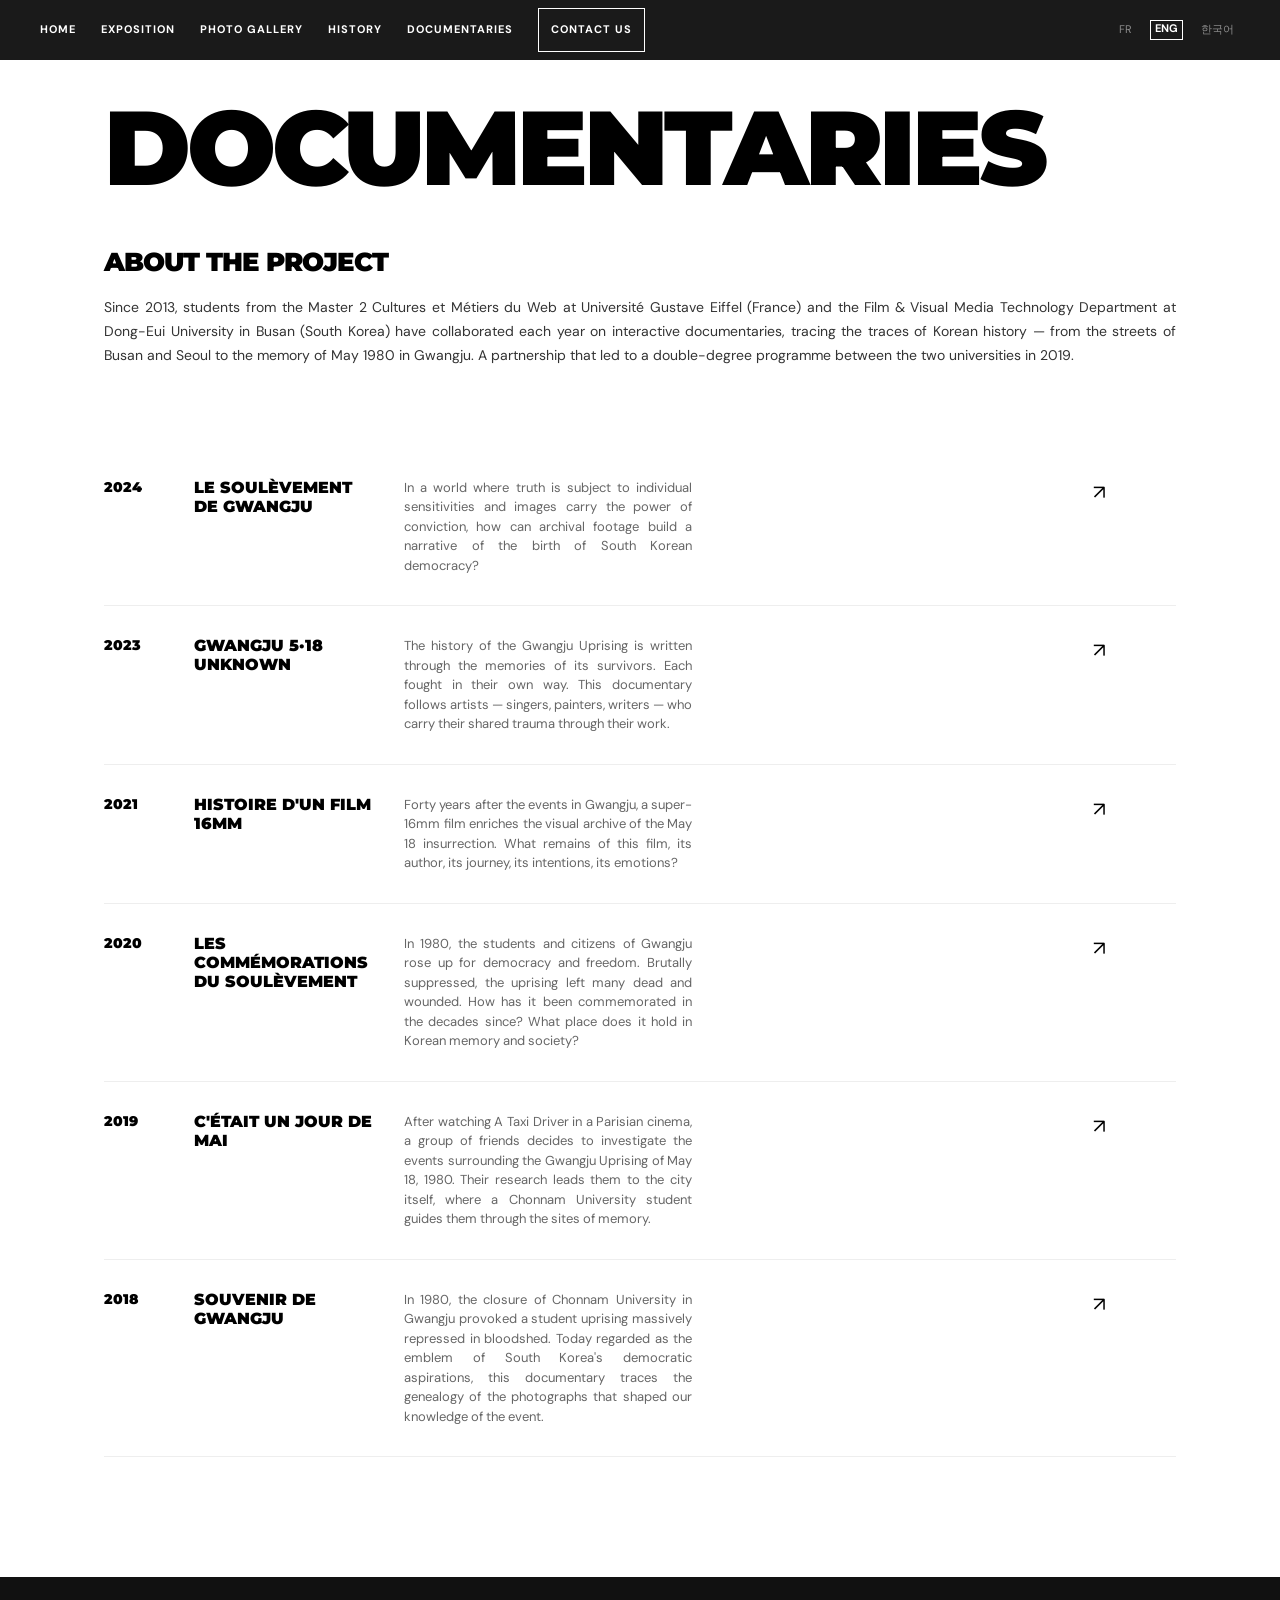
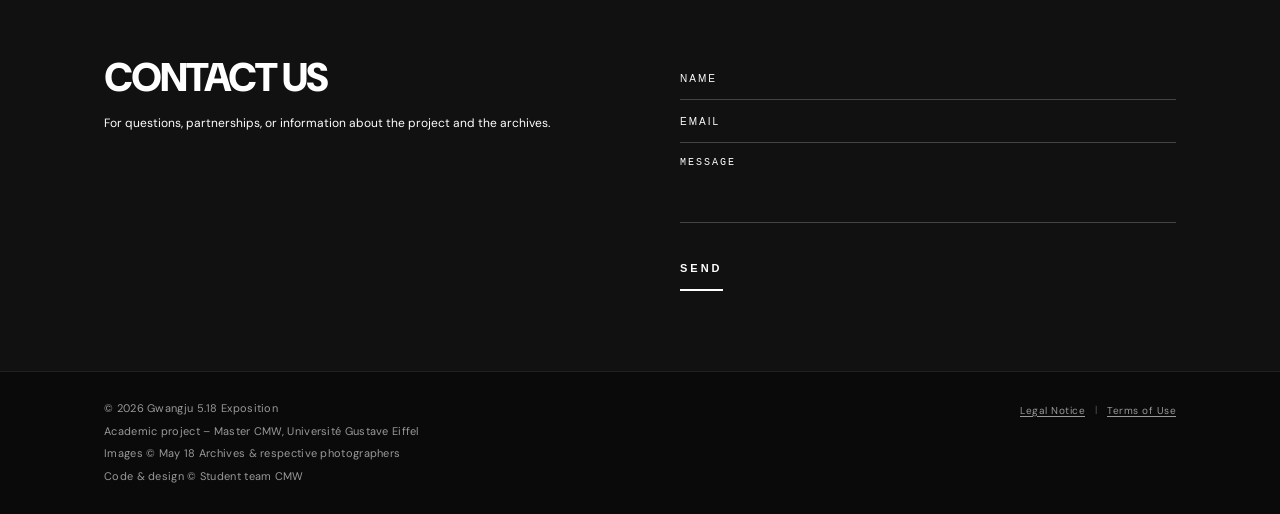
==== documentaries.html @ b3f1c247 "test 01/04" ====
<!DOCTYPE html>
<html lang="en">
<head>
<script>
(function(){
  var STORAGE_KEY='gwangju_lang';
  var DEFAULT_LANG='en';
  var T={"en": {"nav_home": "HOME", "nav_exposition": "EXPOSITION", "nav_gallery": "PHOTO GALLERY", "nav_history": "HISTORY", "nav_documentaries": "DOCUMENTARIES", "nav_contact": "CONTACT US", "lang_html": "en", "index_title": "GWANGJU 5.18", "index_subtitle": "Urban Identity and Fight for Democracy", "index_intro": "A date attached to the name of the former capital of South Jeolla Province; a searing term for all South Korean democrats. The events documented in the photographs gathered here concern only a few days, from 18 to 27 May 1980. Yet their importance is inversely proportional to their duration, for the Gwangju Uprising occupies a central place in the process of democratization in South Korea.", "block1_date": "3-16<br>MAY", "block1_text": "The assassination of General Park on October 26, 1979 sparked widespread protests among the Korean people, who had endured many years of dictatorship. Their main demands included autonomy for universities, the lifting of martial law, and guarantees of fundamental workers' rights...", "block1_readmore": "READ MORE", "block2_date": "18-19<br>MAY", "block2_text": "During the night of May 17, the military junta announced \"the extension of the state of emergency to the entire country\" and the closure of all universities, with 24 opposition politicians and numerous figures involved in the fight for democracy being arrested. More than 25,000...", "block2_readmore": "READ MORE", "block3_date": "20-21<br>MAY", "block3_text": "On May 20, as the movement's support base expanded considerably, winning over large sections of the population of Gwangju, the demonstration turned into a widespread uprising. At around 7 p.m., a procession consisting of a truck, 11 buses, and approximately 200 taxis...", "block3_readmore": "READ MORE", "block4_date": "22-26<br>MAY", "block4_text": "After the withdrawal of troops, the main roads leading to other regions were blocked and communications were suspended, cutting Gwangju off from the rest of the world. However, the city did not collapse and managed to maintain order and organize itself. Every day, tens of thousands of...", "block4_readmore": "READ MORE", "block5_date": "27<br>MAY", "block5_text": "The military regime prepares its final suppression operation by deploying the 11th Airborne Brigade and the 20th Division, after obtaining approval from the United States. On May 26, the military calls on the citizen militias to surrender. However, many residents remain determined to defend the Provincial Office, pledging to resist until the very end. Facing a heavily armed army...", "block5_readmore": "READ MORE", "block6_date": "1980-<br>NOW", "block6_text": "In Gwangju, the memory of the events of May 1980 remains an open wound, kept alive through ongoing efforts to commemorate the victims of a brutal repression. This memory has become a fundamental part of the city's identity. The remembrance of the...", "block6_readmore": "READ MORE", "footer_title": "CONTACT US", "footer_desc": "For questions, partnerships, or information about the project and the archives.", "footer_name": "NAME", "footer_email": "EMAIL", "footer_message": "MESSAGE", "footer_send": "SEND", "history_title": "THE HISTORY<br>OF GWANGJU", "history_map": "MAP OF EVENTS", "s1_title": "Protests (May 3-16)", "s1_sub": "Coup d'état and aspirations for democracy", "s1_p1": "The assassination of General Park on October 26, 1979 sparked widespread protests among the Korean people, who had endured many years of dictatorship. Their main demands included autonomy for universities, the lifting of martial law, and guarantees of fundamental workers' rights.", "s1_p2": "But this \"springtime of democracy\" was cut short on December 12, 1979, by another coup d'état that brought General Chun Doo-hwan to power. From then on, demands became more insistent and protests gained new momentum.", "s1_p3": "On May 10, representatives of student unions from across the country called for the lifting of martial law and the resignation of Chun Doo-hwan. A few days later, on May 15, several hundred thousand people took part in a large demonstration in Seoul, but faced with the high risk of military intervention and low citizen participation, the movement lost momentum.", "s1_p4": "However, this is not the case in Gwangju. The birthplace of protests against central government since the revolt of the Donghak (1894-1895), the city of opposition leader Kim Dae-jung embodies protest more than ever.", "s1_p5": "There, Chonnam National University and Chosun National University found themselves at the forefront of the protests. From May 8 to 16, they organized a \"rally for democratization\" that drew participants from far beyond the student body.", "s1_p6": "On May 16, tens of thousands of people gathered peacefully in front of the provincial government headquarters, demanding the lifting of the state of emergency and the departure of the military. Students in Gwangju then decided to meet on May 19 in front of the main entrance of Chonnam National University.", "s1_p7": "However, at midnight on May 17, the military junta extended the state of emergency to the entire country and proceeded with the mass arrest of political figures, opponents, and student leaders.", "s1_p8": "This decision, which had serious consequences, sparked the uprising of May 18.", "s2_title": "Repression (May 18-19)", "s2_sub": "From repression to confrontation", "s2_p1": "During the night of May 17, the military junta announced \"the extension of the state of emergency to the entire country\" and the closure of all universities. Twenty-four opposition politicians and numerous figures involved in the fight for democracy were arrested.", "s2_p2": "More than 25,000 soldiers, mainly from the airborne brigades, the 20th Division, and the Marines, were deployed to 136 locations across the country, including 31 universities and television stations, to carry out a large-scale operation to arrest student leaders. On May 18 alone, 549 people were arrested, including 227 students.", "s2_p3": "On May 18, students in Gwangju organized a demonstration demanding the withdrawal of the airborne brigades. At around 2:30 a.m., troops from the 7th Airborne Brigade and the 31st Division were deployed to Chonnam National University, Chosun University, and eight other technical colleges. The first clashes took place in the morning in front of the main entrance to Chonnam National University. The students, chased by soldiers armed with rifles and batons, took refuge in the city center and continued their demonstration. The police then called in riot police.", "s2_p4": "In the afternoon, airborne forces entered the streets of Geumnam-ro and Chungjang-ro, indiscriminately striking and arresting passersby. In a single day, more than 400 citizens were arrested and many were injured. The streets of Gwangju were plunged into chaos.", "s2_p5": "On May 19, driven by anger, citizens gathered again in the city center, while the military used tear gas, indiscriminately arrested young people, beat them, and then loaded them, sometimes naked, into military trucks. For their part, residents continued to resist by erecting barricades using stones, flower pots, sidewalk slabs, and metal barriers. They stood together and sang the national anthem, the \"Song of Justice,\" and \"Our Wish is Reunification,\" while continuing to fight.", "s2_p6": "The confrontation fuels anger, while fear turns into resistance. The clashes become increasingly violent.", "s3_title": "Uprising (May 20-21)", "s3_sub": "From oppression to insurrection", "s3_p1": "On May 20, as the movement's support base expanded considerably, winning over large sections of the population of Gwangju, the demonstration turned into a widespread uprising. At around 7 p.m., a procession consisting of a truck, 11 buses, and approximately 200 taxis completely filled Geumnam-ro. With their headlights on and horns blaring, they headed toward the provincial government building. This show of force gave the protesters new energy and marked a real turning point in the uprising.", "s3_p2": "In response to the media blackout, protesters stormed the MBC and KBS stations and set them on fire. In the evening, violent clashes broke out at Gwangju train station, a strategic point for the transport of military equipment. This is where the first shooting took place: seven civilians were killed, many people were injured, and a soldier died after being hit by a vehicle driven by protesters.", "s3_p3": "At dawn on May 21, two protesters killed during the previous day's clashes were transported on a cart, covered with the national flag, and brought to Geumnam-ro. The presence of the bodies galvanized the crowd. The street filled with protesters, and the uprising reached its peak. The army general staff then triggered the highest alert level, known as \"Jindotgae n.1.\"", "s3_p4": "At around 1 p.m., as loudspeakers blared the national anthem from the provincial government building, the 11th Airborne Brigade opened fire on the demonstrators. In response, the population armed themselves by recovering rifles from civil defense depots in Naju and Hwa-sun, near Gwangju, and prepared to fight back. On May 21 alone, 45 civilians were killed and hundreds more wounded.", "s3_p5": "Faced with fierce resistance from citizens, martial law troops withdrew from the city center on the afternoon of May 21. They then blocked access to Gwangju, isolating the city from the outside world.", "s4_title": "Resistance (May 22-26)", "s4_sub": "Military blockade, armed struggle, and citizen solidarity", "s4_p1": "After the withdrawal of troops, the main roads leading to other regions were blocked and communications suspended, cutting Gwangju off from the rest of the world. However, the city did not collapse and managed to maintain order and organize itself.", "s4_p2": "Every day, tens of thousands of citizens gathered in front of the provincial government headquarters to hold rallies in defense of democracy. Citizens participated in blood drives, and shopkeepers and women distributed meals to passersby. Gwangju became a city free of theft and crime, demonstrating the potential of a new, united community.", "s4_p3": "Under the strict control of the new military regime, the national media labelled the citizens as \"rioters.\" But, despite the danger, foreign journalists entered Gwangju and reported that, despite impressive sacrifices, the inhabitants were maintaining order while demanding democracy.", "s4_p4": "The riots predicted by the regime did not occur. Gwangju realized, even temporarily, the dream of Daedong Sesang: a society based on autonomy and solidarity. However, this calm was short-lived. As the truth about the massacre spread and sympathy for the uprising grew, the new military regime moved toward a radical decision: sending a massive military force to Gwangju.", "s5_title": "Suppression (May 27)", "s5_sub": "The Final Battle and the Legacy of May 18", "s5_p1": "The military regime prepared its final suppression operation by deploying the 11th Airborne Brigade and the 20th Division, after obtaining approval from the United States. On May 26, the military called on the citizen militias to surrender. However, many residents remained determined to defend the Provincial Office, pledging to resist until the very end.", "s5_p2": "On the morning of May 27, the military launched its operation to retake control. Seventeen militia members were killed and around 300 were disarmed. After ten days of uprising, 166 people had lost their lives, and approximately 5,000 others had been wounded or arrested.", "s5_p3": "The echoes of May 18 reappeared in the June Democratic Movement of 1987. In 1995, the Special Act on the May 18 Democratic Movement allowed former presidents Chun Doo-hwan and Roh Tae-woo to be brought to justice. In 2011, testimonies, judicial records, photographs, videos, newspapers, reporters' notebooks, and hospital archives related to May 18 were inscribed on UNESCO's Memory of the World Register.", "s5_p4": "Though brutally suppressed, the citizens' struggle for democracy in Gwangju remains alive, continuing to sustain the process of democratization in South Korea and leaving a lasting mark on similar movements across Asia.", "s6_title": "Mourning", "s6_sub": "Memory and Urban Identity", "s6_p1": "In Gwangju, the memory of the events of May 1980 remains an open wound, kept alive through ongoing efforts to commemorate the victims of a brutal repression. This memory has become a fundamental part of the city's identity.", "s6_p2": "The Jeonil Building, overlooking May 18 Square, still bears the marks of machine-gun fire from army helicopters that targeted demonstrators. Several floors have since been transformed into a museum. Similarly, the clock on May 18 Square plays March for the Beloved every day at 5:18 p.m., composed in tribute to a young couple who were victims of the repression.", "s6_p3": "Visitors to Gwangju can follow a memorial route from Geumnam Avenue to the Mangwol-dong Cemetery, passing by the former Sangmu military prison, now a museum within the \"Freedom Park.\"", "s6_p4": "More recently, many residents of Gwangju mobilized in response to President Yoon Suk-yeol's attempt to impose martial law on December 3, 2024. Among the crowds gathered in Democracy Square, many survivors of the 1980 repression stood in the front rows, determined that the sacrifice of their comrades would not be in vain.", "s7_title": "Photographing", "s7_sub": "Between Historical Testimony and Evidentiary Use", "s7_p1": "The events in Gwangju were first documented by Korean press photographers, among whom Na Kyung-taek and Lee Chang-sung stand out. Sent to the scene by their respective newspapers (Gwangju Ilbo and JoongAng Ilbo), they recorded the earliest moments of the uprising.", "s7_p2": "They were later joined by photographers working for newspapers based in Seoul, followed by foreign journalists. Among them was Philippe Pons, Tokyo correspondent for Le Monde, who arrived in Seoul on May 20 and, starting on May 22, published a series of daily reports from Gwangju.", "s7_p3": "Several international photographers were also present, including Robin Moyer for The Times, Norman Thorpe for The Wall Street Journal, and the French photographers Patrick Chauvel and François Lochon. Both were members of major photo agencies — Sygma for Chauvel and Gamma for Lochon. They worked alongside cameraman Jürgen Hinzpeter, correspondent for the German broadcaster ARD, who arrived in Gwangju on the morning of May 20.", "s7_p4": "In addition to the professional photographers, there were also more modest contributions from amateurs, such as Pastor Huntley, who documented the influx of wounded victims from within the emergency room of the Gwangju Christian Hospital.", "s7_p5": "Although these visual records were subject to state censorship until the late 1980s, they were later mobilized for their evidentiary value. Today, they must be considered as historical objects in their own right, examining not only the images themselves, but also the conditions of their production, their circulation, and their various uses over time.", "gallery_title": "PHOTO GALLERY", "gallery_filter_all": "ALL", "doc_title": "DOCUMENTARIES", "doc_about_title": "ABOUT THE PROJECT", "doc_about": "Since 2013, students from the Master 2 Cultures et Métiers du Web at Université Gustave Eiffel (France) and the Film & Visual Media Technology Department at Dong-Eui University in Busan (South Korea) have collaborated each year on interactive documentaries, tracing the traces of Korean history — from the streets of Busan and Seoul to the memory of May 1980 in Gwangju. A partnership that led to a double-degree programme between the two universities in 2019.", "doc_synopsis_2024": "In a world where truth is subject to individual sensitivities and images carry the power of conviction, how can archival footage build a narrative of the birth of South Korean democracy?", "doc_synopsis_2023": "The history of the Gwangju Uprising is written through the memories of its survivors. Each fought in their own way. This documentary follows artists — singers, painters, writers — who carry their shared trauma through their work.", "doc_synopsis_2021": "Forty years after the events in Gwangju, a super-16mm film enriches the visual archive of the May 18 insurrection. What remains of this film, its author, its journey, its intentions, its emotions?", "doc_synopsis_2020": "In 1980, the students and citizens of Gwangju rose up for democracy and freedom. Brutally suppressed, the uprising left many dead and wounded. How has it been commemorated in the decades since? What place does it hold in Korean memory and society?", "doc_synopsis_2019": "After watching A Taxi Driver in a Parisian cinema, a group of friends decides to investigate the events surrounding the Gwangju Uprising of May 18, 1980. Their research leads them to the city itself, where a Chonnam University student guides them through the sites of memory.", "doc_synopsis_2018": "In 1980, the closure of Chonnam University in Gwangju provoked a student uprising massively repressed in bloodshed. Today regarded as the emblem of South Korea's democratic aspirations, this documentary traces the genealogy of the photographs that shaped our knowledge of the event.", "expo_title": "EXPOSITION", "page_title_gallery": "PHOTO GALLERY", "gallery_sec_316": "Following the assassination of President Park Chung-hee in October 1979, South Korea entered a period of political uncertainty. Student protests calling for democracy spread across the country, particularly at universities in Gwangju.", "gallery_sec_1819": "On May 18, paratroopers were deployed to suppress demonstrations at Chonnam National University. Their violent response — beating students and bystanders indiscriminately — provoked outrage and drew tens of thousands of citizens into the streets.", "gallery_sec_2021": "The uprising intensified as citizens armed themselves and seized control of the city. On May 21, soldiers opened fire on the crowd in front of the Provincial Government Office, killing dozens and marking a turning point in the confrontation.", "gallery_sec_2226": "After the military withdrew from central Gwangju, citizens organised a self-governing committee to maintain order, distribute food, and negotiate with the authorities. The city held together under the shadow of an imminent crackdown.", "gallery_sec_27": "In the early hours of May 27, tens of thousands of martial law troops retook the city. The final defenders barricaded inside the Provincial Government Office were killed or arrested. The uprising was suppressed.", "gallery_sec_mourning": "In the weeks and months that followed, the victims were mourned in private while the government suppressed all public memory of the events. Families sought the bodies of the disappeared, and survivors faced imprisonment and torture.", "gallery_sec_photographers": "The photographs collected here were taken by Korean journalists, foreign correspondents, and amateur photographers at great personal risk. Many images were confiscated or hidden for years before entering the public record.", "gallery_label_316": "3–16 MAY", "gallery_label_1819": "18–19 MAY", "gallery_label_2021": "20–21 MAY", "gallery_label_2226": "22–26 MAY", "gallery_label_27": "27 MAY", "gallery_label_mourning": "MOURNING", "gallery_label_photographers": "PHOTOGRAPHERS", "s2_quote_intro": "On May 20, journalists from Jeonnam Maeil (now Gwangju Ilbo) submitted their collective resignation. The letter is concise, but it perfectly reflects the journalists' sense of dismay and revolt:", "s2_quote": "“We saw it. We saw with our own eyes people being dragged away like dogs and dying. But we couldn't write a single line in the newspaper. That is why we are putting down our pens in shame.”", "s3_p6": "Faced with fierce resistance from citizens, martial law troops withdrew from the city center on the afternoon of May 21. They then blocked access to Gwangju, isolating the city from the outside world.", "s4_p4b": "The riots predicted by the regime do not occur. Gwangju realizes, even temporarily, the dream of Daedong Sesang: a society based on autonomy and solidarity.", "s4_p4c": "However, this calm is short-lived. As the truth about the massacre spreads and sympathy for the uprising grows, the new military regime moves toward a radical decision: sending a massive military force to Gwangju. The prospect of bloody repression becomes increasingly palpable.", "s5_p2b": "In 1995, the Special Act on the May 18 Democratic Movement allows former presidents Chun Doo-hwan and Roh Tae-woo to be brought to justice.", "s5_p2c": "In 2011, testimonies, judicial records, photographs, videos, newspapers, reporters' notebooks, and hospital archives related to the events of May 18 are inscribed on UNESCO's Memory of the World Register.", "s5_p2d": "Though brutally suppressed, the citizens' struggle for democracy in Gwangju remains alive. It continues to sustain the process of democratization in South Korea and has left a lasting mark on similar movements across Asia.", "s6_p2b": "It is also common for May 18 Square — formerly the Provincial Government Square — to be transformed into an open-air exhibition space. Large reproductions of photographs documenting the uprising and its repression are displayed there, allowing visitors to engage directly with the city's photographic archives and contributing to the construction of Gwangju's urban identity.", "s6_p4b": "More recently, many residents of Gwangju mobilized once again in response to President Yoon Suk-yeol's attempt to impose martial law on December 3, 2024. On December 4, among the crowds gathered in Democracy Square, many survivors of the 1980 repression stood in the front rows determined that the sacrifice of their comrades would not be in vain.", "s7_p1b": "The events in Gwangju were first documented by Korean press photographers, among whom Na Kyung-taek and Lee Chang-sung stand out. Sent to the scene by their respective newspapers (Gwangju Ilbo and JoongAng Ilbo), they recorded the earliest moments of the uprising.", "s7_p2b": "They were later joined by photographers working for newspapers based in Seoul, followed by foreign journalists. Among them was Philippe Pons, Tokyo correspondent for Le Monde, who arrived in Seoul on May 20 and, starting on May 22, published a series of daily reports from Gwangju.", "s7_p3b": "Several international photographers were also present, including Robin Moyer for The Times, Norman Thorpe for The Wall Street Journal, and the French photographers Patrick Chauvel and François Lochon. Both were members of major photo agencies — Sygma for Chauvel and Gamma for Lochon. They worked alongside television reporters, including cameraman Jürgen Hinzpeter, correspondent for the German broadcaster ARD, who arrived in Gwangju on the morning of May 20.", "s7_p4b": "In addition to the extensive work produced by these professional photographers, many of whom were experienced in covering war zones, there were also more modest contributions from amateur photographers. These individuals sought to leave a visual record of the hardships they were witnessing. One such example is Pastor Huntley, who documented the influx of wounded victims and the acts of solidarity surrounding them from within the emergency room of the Gwangju Christian Hospital.", "s7_p5b": "These images reveal not only the challenges faced by photographers but also the relative freedom with which many were able to operate. They can be seen working at times among the military, and at other times in the midst of the demonstrators — contradicting the widespread assumption that these photographs were always captured clandestinely under the constant threat of military repression.", "s7_p6b": "Although these visual records were subject to state censorship until the late 1980s, they were later mobilized for their evidentiary value, helping to establish the reality of the repression. Today, they must also be considered as historical objects in their own right — as part of a photographic history that examines not only the images themselves, but also the conditions of their production, their circulation, and their various uses over time.", "expo_intro": "Explore the visual archives of the Gwangju 5.18 Exposition."}, "fr": {"nav_home": "ACCUEIL", "nav_exposition": "EXPOSITION", "nav_gallery": "GALERIE DE PHOTOS", "nav_history": "HISTOIRE", "nav_documentaries": "DOCUMENTAIRES", "nav_contact": "NOUS CONTACTER", "lang_html": "fr", "index_title": "GWANGJU 5.18", "index_subtitle": "Identité urbaine et combat démocratique", "index_intro": "Une date accolée au nom de l'ancienne capitale de la province du Jeolla du Sud ; un vocable incandescent pour tous les démocrates sud-coréens. Les événements que documentent les photographies rassemblées ici concernent quelques journées seulement : du 18 au 27 mai 1980. Mais leur importance est inversement proportionnelle à leur durée. Car le soulèvement de Gwangju occupe une place centrale dans le processus de démocratisation en Corée du Sud.", "block1_date": "3-16<br>MAI", "block1_text": "L'assassinat du général Park, survenu le 26 octobre 1979, est à l'origine d'un large mouvement de revendications au sein de la population coréenne, venant après de longues années de dictature. Au centre des doléances figurent alors l'autonomie des établissements universitaires, la levée de la loi martiale et la garantie des droits fondamentaux des travailleurs...", "block1_readmore": "LIRE LA SUITE", "block2_date": "18-19<br>MAI", "block2_text": "Dans la nuit du 17 mai, la junte militaire annonce « l'extension de l'état d'urgence à l'ensemble du pays » ainsi que la fermeture de toutes les universités. Vingt-quatre responsables politiques de l'opposition, ainsi que de nombreuses figures du combat démocratique sont arrêtés...", "block2_readmore": "LIRE LA SUITE", "block3_date": "20-21<br>MAI", "block3_text": "Le 20 mai, alors que l'assise du mouvement s'élargit considérablement, gagnant de larges pans de la population de Gwangju, la manifestation se transforme en un vaste soulèvement. Vers 19 heures, un cortège composé d'un camion, de 11 bus et d'environ 200 taxis...", "block3_readmore": "LIRE LA SUITE", "block4_date": "22-26<br>MAI", "block4_text": "Après le retrait des troupes, les principales routes menant vers d'autres régions sont bloquées et les communications suspendues, faisant de Gwangju une agglomération coupée du monde. Cependant, la ville ne s'effondre pas et parvient à maintenir l'ordre et s'organiser...", "block4_readmore": "LIRE LA SUITE", "block5_date": "27<br>MAI", "block5_text": "Le régime militaire prépare l'opération finale de répression en déployant la 11e brigade aéroportée et la 20e division, non sans avoir obtenu l'approbation des États-Unis. Le 26 mai, les militaires demandent aux miliciens de se rendre, mais de nombreux habitants défendent la préfecture...", "block5_readmore": "LIRE LA SUITE", "block6_date": "1980-<br>AUJOURD'HUI", "block6_text": "À Gwangju, le souvenir des journées de mai 1980 reste une blessure ouverte, maintenue à vif par le travail de mémoire consacré aux victimes d'une répression féroce. Il est constitutif de l'identité urbaine...", "block6_readmore": "LIRE LA SUITE", "footer_title": "NOUS CONTACTER", "footer_desc": "Pour toute question, partenariat ou information sur le projet et les archives.", "footer_name": "NOM", "footer_email": "E-MAIL", "footer_message": "MESSAGE", "footer_send": "ENVOYER", "history_title": "L'HISTOIRE<br>DE GWANGJU", "history_map": "CARTE DES ÉVÉNEMENTS", "s1_title": "Manifestations (3-16 mai)", "s1_sub": "Coup d'état et aspirations à la démocratie", "s1_p1": "L'assassinat du général Park, survenu le 26 octobre 1979, est à l'origine d'un large mouvement de revendications au sein de la population coréenne, venant après de longues années de dictature. Au centre des doléances figurent alors l'autonomie des établissements universitaires, la levée de la loi martiale et la garantie des droits fondamentaux des travailleurs.", "s1_p2": "Mais ce « printemps de la démocratie » se heurte, dès le 12 décembre 1979, à un nouveau coup d'État qui porte le général Chun Doo-hwan au pouvoir. Dès lors, les revendications se font plus insistantes et les mobilisations prennent un nouvel essor.", "s1_p3": "Le 10 mai, les représentants des syndicats étudiants de tout le pays demandent la levée de la loi martiale et la démission de Chun Doo-hwan. Quelques jours plus tard, le 15 mai, plusieurs centaines de milliers de personnes participent à une grande manifestation à Séoul, mais, confronté au risque élevé d'intervention militaire et à une faible participation citoyenne, le mouvement s'essouffle.", "s1_p4": "En revanche, il n'en est rien à Gwangju. Berceau de la contestation contre le pouvoir central depuis la révolte du Donghak (1894-1895), la ville de l'opposant Kim Dae-jung incarne plus que jamais la geste protestataire.", "s1_p5": "Là, les universités nationales de Chonnam et Chosun se retrouvent à la pointe de la contestation. Du 8 au 16 mai, elles sont à l'initiative d'un « rassemblement pour la démocratisation » qui déborde largement des seuls rangs étudiants.", "s1_p6": "Le 16 mai, des dizaines de milliers de personnes se rassemblent pacifiquement devant le siège du gouvernement provincial, réclamant la levée de l'état d'urgence et le départ des militaires. Les étudiants de Gwangju décident alors de se retrouver le 19 mai devant l'entrée principale de l'université nationale de Chonnam.", "s1_p7": "Cependant, le 17 mai à minuit, la junte militaire étend l'état d'urgence à l'ensemble du pays et procède à l'arrestation massive de personnalités politiques, d'opposants et de dirigeants étudiants.", "s1_p8": "Cette décision, lourde de conséquences, est à l'origine du soulèvement du 18 mai.", "s2_title": "Répression (18-19 mai)", "s2_sub": "De la répression à la confrontation", "s2_p1": "Dans la nuit du 17 mai, la junte militaire annonce « l'extension de l'état d'urgence à l'ensemble du pays » ainsi que la fermeture de toutes les universités. Vingt-quatre responsables politiques de l'opposition, ainsi que de nombreuses figures du combat démocratique sont arrêtés.", "s2_p2": "Plus de 25 000 soldats, issus notamment des brigades aéroportées, de la 20e division et des marines, sont déployés sur 136 sites à travers le pays, y compris 31 universités et des stations de télévision, afin de procéder à une vaste opération d'arrestation des dirigeants étudiants. Au cours de la seule journée du 18 mai, 549 personnes sont interpellées, dont 227 étudiants.", "s2_p3": "Le 18 mai, à Gwangju, des étudiants organisent une manifestation pour réclamer le départ des brigades aéroportées. Vers 2h30 du matin, les troupes de la 7e brigade aéroportée et de la 31e division sont déployées à l'université nationale de Chonnam, à l'université de Chosun et dans huit autres établissements d'enseignement technique. Les premiers heurts ont alors lieu dans la matinée, devant l'entrée principale de l'université nationale de Chonnam.", "s2_p4": "Dans l'après-midi, les forces aéroportées pénètrent dans les rues de Geumnam-ro et Chungjang-ro, frappant et arrêtant les passants sans distinction. En une seule journée, plus de 400 citoyens sont arrêtés tandis qu'on recense un grand nombre de blessés. Les rues de Gwangju sont alors plongées dans un véritable chaos.", "s2_p5": "Le 19 mai, mus par la colère, les citoyens se rassemblent de nouveau dans le centre-ville, tandis que les militaires font usage de grenades lacrymogènes, arrêtent les jeunes sans distinction, les frappent puis les embarquent, parfois déshabillés, dans des camions militaires. De leur côté, les habitants continuent de résister en érigeant des barricades.", "s2_p6": "La confrontation alimente alors la colère, tandis que la peur se transforme en résistance. Les affrontements deviennent de plus en plus violents.", "s3_title": "Soulèvement (20-21 mai)", "s3_sub": "De l'oppression à l'insurrection", "s3_p1": "Le 20 mai, alors que l'assise du mouvement s'élargit considérablement, gagnant de larges pans de la population de Gwangju, la manifestation se transforme en un vaste soulèvement. Vers 19 heures, un cortège composé d'un camion, de 11 bus et d'environ 200 taxis remplit entièrement Geumnam-ro. Phares allumés et klaxons retentissants, ils se dirigent vers le bâtiment du gouvernement provincial.", "s3_p2": "En réaction au silence imposé par les médias, des manifestants prennent d'assaut les stations MBC et KBS et y mettent le feu. Dans la soirée, de violents affrontements éclatent à la gare de Gwangju. C'est là qu'intervient la première fusillade : sept civils sont tués, un grand nombre de personnes blessées et un militaire meurt après avoir été percuté par un véhicule.", "s3_p3": "À l'aube du 21 mai, deux manifestants tués lors des affrontements de la veille sont transportés sur un chariot, recouvert du drapeau national, et amenés sur Geumnam-ro. La présence des corps galvanise la foule. L'État-major de l'armée déclenche alors le niveau d'alerte maximale, appelé « Jindotgae n.1 ».", "s3_p4": "Vers 13 heures, la 11e brigade aéroportée ouvre le feu sur les manifestants. En réponse, la population s'arme en récupérant des fusils dans les dépôts de la défense civile. Rien que ce 21 mai, 45 civils sont tués et des centaines d'autres blessés.", "s3_p5": "Face à une résistance citoyenne acharnée, les troupes de la loi martiale se retirent du centre-ville dans l'après-midi du 21 mai, bloquant ensuite les accès de Gwangju.", "s4_title": "Résistance (22-26 mai)", "s4_sub": "Blocus militaire, lutte armée et solidarité citoyenne", "s4_p1": "Après le retrait des troupes, les principales routes menant vers d'autres régions sont bloquées et les communications suspendues, faisant de Gwangju une agglomération coupée du monde. Cependant, la ville ne s'effondre pas et parvient à maintenir l'ordre et s'organiser.", "s4_p2": "Chaque jour, des dizaines de milliers de citoyens se rassemblent devant le siège du gouvernement provincial. Des citoyens participent à des collectes de sang, des commerçants et des femmes distribuent des repas aux passants. Gwangju devient une ville où le vol et la criminalité sont absents.", "s4_p3": "Sous le contrôle strict du nouveau régime militaire, les médias nationaux qualifient les citoyens d'« émeutiers ». Mais, au mépris du danger, des journalistes étrangers entrent à Gwangju et rapportent la réalité.", "s4_p4": "Les émeutes prévues par le régime ne se produisent pas. Gwangju réalise, même temporairement, le rêve du Daedong Sesang : une société fondée sur l'autonomie et la solidarité. Cependant, ce calme est de courte durée et la perspective d'une répression sanglante devient progressivement palpable.", "s5_title": "Écrasement (27 mai)", "s5_sub": "La bataille finale et l'héritage du 18 mai", "s5_p1": "Le régime militaire prépare l'opération finale de répression en déployant la 11e brigade aéroportée et la 20e division, non sans avoir obtenu l'approbation des États-Unis. Le 26 mai, les militaires demandent aux miliciens de se rendre, mais de nombreux habitants défendent la préfecture et s'engagent à lutter jusqu'au bout.", "s5_p2": "Dans la matinée du 27 mai, l'opération de reprise du contrôle par les militaires commence : 17 miliciens sont tués et environ 300 sont désarmés. Au terme des dix jours de soulèvement, 166 personnes sont mortes et environ 5 000 ont été blessées ou arrêtées.", "s5_p3": "Les échos du 18 mai se retrouvent dans le Mouvement de juin 1987. En 1995, la loi spéciale sur le Mouvement démocratique du 18 mai permet la traduction en justice des anciens présidents Chun Doo-hwan et Roh Tae-woo. Les témoignages et documents relatifs au 18 mai sont inscrits en 2011 au patrimoine mondial de l'UNESCO.", "s5_p4": "Réprimée dans le sang, la lutte des citoyens de Gwangju pour la démocratie n'en demeure pas moins vivante, contribuant à entretenir le processus de démocratisation en Corée du Sud.", "s6_title": "Deuil", "s6_sub": "Mémoire et identité urbaine", "s6_p1": "À Gwangju, le souvenir des journées de mai 1980 reste une blessure ouverte, maintenue à vif par le travail de mémoire consacré aux victimes d'une répression féroce. Il est constitutif de l'identité urbaine.", "s6_p2": "Le bâtiment Jeonil, qui donne sur la place du 18 mai, porte encore la trace des balles de mitrailleuse tirées par les hélicoptères de l'armée. Un musée y occupe plusieurs étages. De même, l'horloge de la place du 18 mai joue, chaque jour à 5 heures 18, la « marche des êtres chers ».", "s6_p3": "Le touriste en visite à Gwangju se voit proposer un circuit rassemblant les principaux sites liés au soulèvement, le conduisant de l'avenue Geumnam au cimetière de Mangwol-dong en passant par la prison militaire de Sangmu, devenue musée dans un « parc de la liberté ».", "s6_p4": "De nombreux habitants de Gwangju se sont encore mobilisés récemment, à l'occasion de la tentative du président Yoon Suk-yeol pour instaurer la loi martiale le 3 décembre 2024. Aux premiers rangs se tenaient nombre de survivants de la répression.", "s7_title": "Photographier", "s7_sub": "Entre témoignage historique et usage probatoire", "s7_p1": "Les événements de Gwangju ont d'abord été couverts par des photographes de presse coréens, aux premiers rangs desquels on trouve Na Kyung-taek et Lee Chang-Sung. Dépêchés sur les lieux par leurs journaux respectifs, ils documentent les premiers moments du soulèvement.", "s7_p2": "Ils sont rejoints dans un second temps par des photographes travaillant pour les journaux de Séoul, puis par des journalistes étrangers. C'est le cas de Philippe Pons, correspondant du journal Le Monde à Tokyo.", "s7_p3": "Des photographes étrangers sont aussi à pied d'œuvre : Robin Moyer pour le Times, Norman Thorpe pour le Wall Street Journal ainsi que les Français Patrick Chauvel et François Lochon, membres d'agences photographiques Sygma et Gamma. Ils côtoient le cameraman Jürgen Hinzpeter, correspondant de la chaîne ARD.", "s7_p4": "À la production de ces photographes professionnels s'ajoute celle d'amateurs, comme le pasteur Huntley, qui documente depuis la salle des urgences de l'hôpital chrétien de Gwangju l'afflux des blessés.", "s7_p5": "Confrontés à la censure d'État jusqu'à la fin des années 1980, ces témoignages ont ensuite été mobilisés pour leur valeur probatoire. Il s'agit maintenant de les considérer en tant qu'objet d'histoire, mettant en perspective les conditions de production de ces clichés, leur usage et leur circulation.", "gallery_title": "GALERIE DE PHOTOS", "gallery_filter_all": "TOUT", "doc_title": "DOCUMENTAIRES", "doc_about_title": "À PROPOS DU PROJET", "doc_about": "Depuis 2013, des étudiants du Master 2 Cultures et Métiers du Web de l'Université Gustave Eiffel (France) et du département Film & Visual Media Technology de l'Université Dong-Eui à Busan (Corée du Sud) collaborent chaque année sur des documentaires interactifs, retraçant les traces de l'histoire coréenne. Un partenariat qui a conduit à un double diplôme entre les deux universités en 2019.", "doc_synopsis_2024": "Dans un contexte où la vérité est sujette aux sensibilités individuelles et où l'image a un pouvoir de conviction, comment bâtir un récit de la genèse de la démocratie sud-coréenne à partir d'images d'archives ?", "doc_synopsis_2023": "L'histoire du soulèvement de Gwangju s'écrit grâce à la mémoire de ses survivants. Ce documentaire suit des artistes — chanteurs, peintres, écrivains — qui portent ce traumatisme partagé à travers leur œuvre.", "doc_synopsis_2021": "Quarante ans après les événements de Gwangju, un film super 16 mm enrichit le répertoire visuel de l'insurrection du 18 mai 1980. De ce film, de son auteur, de son parcours, que reste-t-il ?", "doc_synopsis_2020": "En 1980, les étudiants et les citoyens de Gwangju se révoltent pour la démocratie et pour la liberté. Sauvagement réprimé, ce soulèvement a provoqué de nombreux morts et blessés. Comment a-t-il été commémoré dans les années qui ont suivi ?", "doc_synopsis_2019": "Après avoir visionné A Taxi Driver dans un cinéma parisien, un groupe d'amis décide de se pencher sur les événements entourant le soulèvement de Gwangju du 18 mai 1980.", "doc_synopsis_2018": "En 1980, la fermeture de l'université Chonnam à Gwangju provoque un soulèvement étudiant massivement réprimé dans le sang. Ce documentaire retrace la généalogie des photographies qui ont façonné notre connaissance de l'événement.", "expo_title": "EXPOSITION", "page_title_gallery": "GALERIE DE PHOTOS", "gallery_sec_316": "Suite à l'assassinat du président Park Chung-hee en octobre 1979, la Corée du Sud entre dans une période d'incertitude politique. Des manifestations étudiantes réclamant la démocratie se propagent à travers le pays, notamment dans les universités de Gwangju.", "gallery_sec_1819": "Le 18 mai, des parachutistes sont déployés pour réprimer les manifestations à l'Université nationale de Chonnam. Leur réponse violente — frapper les étudiants et les passants sans distinction — provoque l'indignation et entraîne des dizaines de milliers de citoyens dans les rues.", "gallery_sec_2021": "Le soulèvement s'intensifie alors que les citoyens s'arment et prennent le contrôle de la ville. Le 21 mai, des soldats ouvrent le feu sur la foule devant le siège du gouvernement provincial, tuant des dizaines de personnes et marquant un tournant dans l'affrontement.", "gallery_sec_2226": "Après le retrait militaire du centre de Gwangju, les citoyens organisent un comité d'autogestion pour maintenir l'ordre, distribuer de la nourriture et négocier avec les autorités. La ville reste unie sous la menace imminente d'une répression.", "gallery_sec_27": "Aux premières heures du 27 mai, des dizaines de milliers de soldats reprennent la ville. Les derniers défenseurs barricadés dans le bâtiment du gouvernement provincial sont tués ou arrêtés. Le soulèvement est réprimé.", "gallery_sec_mourning": "Dans les semaines et les mois qui suivent, les victimes sont pleurées en privé tandis que le gouvernement supprime tout souvenir public des événements. Les familles recherchent les corps des disparus, et les survivants font face à l'emprisonnement et à la torture.", "gallery_sec_photographers": "Les photographies rassemblées ici ont été prises par des journalistes coréens, des correspondants étrangers et des photographes amateurs au péril de leur vie. Beaucoup d'images ont été confisquées ou cachées pendant des années avant d'entrer dans les archives publiques.", "gallery_label_316": "3–16 MAI", "gallery_label_1819": "18–19 MAI", "gallery_label_2021": "20–21 MAI", "gallery_label_2226": "22–26 MAI", "gallery_label_27": "27 MAI", "gallery_label_mourning": "DEUIL", "gallery_label_photographers": "PHOTOGRAPHES", "s2_quote_intro": "Le 20 mai, les journalistes du Jeonnam Maeil (aujourd'hui Gwangju Ilbo) soumettent leur démission collective. La lettre est concise, mais elle reflète parfaitement le sentiment de consternation et de révolte des journalistes :", "s2_quote": "« Nous l'avons vu. Nous avons vu de nos propres yeux des personnes traînées comme des chiens et mourir. Mais nous n'avons pu écrire une seule ligne dans le journal. C'est pourquoi nous posons nos plumes avec honte. »", "s3_p6": "Face à une résistance citoyenne acharnée, les troupes de la loi martiale se retirent du centre-ville dans l'après-midi du 21 mai. Elles bloquent ensuite les accès de Gwangju, isolant la ville du reste du monde.", "s4_p4b": "Les émeutes prévues par le régime ne se produisent pas. Gwangju réalise, même temporairement, le rêve du Daedong Sesang : une société fondée sur l'autonomie et la solidarité.", "s4_p4c": "Cependant, ce calme est de courte durée. À mesure que la vérité sur le massacre se répand et que la sympathie pour le soulèvement grandit, le nouveau régime militaire s'oriente vers une décision radicale : envoyer une force militaire massive à Gwangju. La perspective d'une répression sanglante devient de plus en plus palpable.", "s5_p2b": "En 1995, la loi spéciale sur le Mouvement démocratique du 18 mai permet la traduction en justice des anciens présidents Chun Doo-hwan et Roh Tae-woo.", "s5_p2c": "En 2011, les témoignages, les dossiers judiciaires, les photographies, les vidéos, les journaux, les carnets des reporters et les archives hospitalières liés aux événements du 18 mai sont inscrits au Registre de la Mémoire du monde de l'UNESCO.", "s5_p2d": "Bien que brutalement réprimée, la lutte des citoyens de Gwangju pour la démocratie demeure vivante. Elle continue de soutenir le processus de démocratisation en Corée du Sud et a laissé une marque durable sur des mouvements similaires à travers l'Asie.", "s6_p2b": "La place du 18 mai — anciennement la place du gouvernement provincial — est également régulièrement transformée en espace d'exposition en plein air. De grandes reproductions de photographies documentant le soulèvement et sa répression y sont exposées, permettant aux visiteurs de s'engager directement avec les archives photographiques de la ville et contribuant à la construction de l'identité urbaine de Gwangju.", "s6_p4b": "Plus récemment, de nombreux habitants de Gwangju se sont à nouveau mobilisés en réponse à la tentative du président Yoon Suk-yeol d'imposer la loi martiale le 3 décembre 2024. Le 4 décembre, parmi les foules rassemblées sur la place de la Démocratie, de nombreux survivants de la répression de 1980 se tenaient aux premiers rangs, déterminés à ce que le sacrifice de leurs camarades ne soit pas vain.", "s7_p1b": "Les événements de Gwangju ont d'abord été documentés par des photographes de presse coréens, parmi lesquels se distinguent Na Kyung-taek et Lee Chang-sung. Envoyés sur place par leurs journaux respectifs (Gwangju Ilbo et JoongAng Ilbo), ils ont enregistré les premiers moments du soulèvement.", "s7_p2b": "Ils ont ensuite été rejoints par des photographes travaillant pour des journaux basés à Séoul, puis par des journalistes étrangers. Parmi eux, Philippe Pons, correspondant du Monde à Tokyo, arrivé à Séoul le 20 mai et qui, à partir du 22 mai, a publié une série de rapports quotidiens depuis Gwangju.", "s7_p3b": "Plusieurs photographes internationaux étaient également présents, notamment Robin Moyer pour The Times, Norman Thorpe pour The Wall Street Journal, et les photographes français Patrick Chauvel et François Lochon. Tous deux appartenaient à de grandes agences photographiques — Sygma pour Chauvel et Gamma pour Lochon. Ils ont travaillé aux côtés de reporters de télévision, dont le cameraman Jürgen Hinzpeter, correspondant de la chaîne allemande ARD, arrivé à Gwangju le matin du 20 mai.", "s7_p4b": "En plus du travail considérable produit par ces photographes professionnels, dont beaucoup avaient l'expérience des zones de guerre, des contributions plus modestes d'amateurs ont également été apportées. Ces individus cherchaient à laisser un témoignage visuel des épreuves dont ils étaient témoins. Le pasteur Huntley en est un exemple : il a documenté l'afflux de victimes blessées et les actes de solidarité qui les entouraient depuis la salle des urgences de l'hôpital chrétien de Gwangju.", "s7_p5b": "Ces images révèlent non seulement les défis auxquels les photographes ont été confrontés, mais aussi la liberté relative dont beaucoup ont pu bénéficier. On les voit parfois travailler parmi les militaires, et d'autres fois au milieu des manifestants — contredisant l'hypothèse répandue selon laquelle ces photographies ont toujours été prises clandestinement sous la menace constante de la répression militaire.", "s7_p6b": "Bien que ces archives visuelles aient été soumises à la censure d'État jusqu'à la fin des années 1980, elles ont ensuite été mobilisées pour leur valeur probatoire, aidant à établir la réalité de la répression. Aujourd'hui, elles doivent également être considérées comme des objets historiques à part entière — dans le cadre d'une histoire photographique qui examine non seulement les images elles-mêmes, mais aussi les conditions de leur production, leur circulation et leurs diverses utilisations au fil du temps.", "expo_intro": "Explorez les archives visuelles de l'Exposition Gwangju 5.18."}, "ko": {"nav_home": "홈", "nav_exposition": "전시", "nav_gallery": "사진 갤러리", "nav_history": "역사", "nav_documentaries": "다큐멘터리", "nav_contact": "문의하기", "lang_html": "ko", "index_title": "광주 5.18", "index_subtitle": "도시 정체성과 민주적 투쟁", "index_intro": "전라남도의 옛 도청 소재지였던 도시 이름에 붙은 날짜로, 모든 한국의 민주주의자들에게는 불타는 듯한 단어이다. 여기에 모인 사진들이 기록하고 있는 사건들은 단지 며칠 동안, 즉 1980년 5월 18일부터 5월 27일까지의 기간에 일어난 일들이다. 그러나 그 중요성은 그 짧은 기간과는 반비례한다. 왜냐하면 광주 항쟁은 한국의 민주화 과정에서 중심적인 위치를 차지하고 있기 때문이다.", "block1_date": "5월<br>3-16일", "block1_text": "1979년 10월 26일 박정희 장군의 암살은 오랜 독재 통치 이후 한국 사회 전반에 걸친 대규모 요구와 항의의 움직임을 촉발했다. 당시 주요 요구 사항은 대학의 자치 보장, 계엄령 해제, 그리고 노동자의 기본권 보장이었다...", "block1_readmore": "더 읽기", "block2_date": "5월<br>18-19일", "block2_text": "5월 17일 밤, 군사 정권은 \"전국 계엄령 확대\"와 모든 대학의 휴교를 발표했다. 야당 정치인 24명과 수많은 민주화 운동 인사들이 체포되었다. 약 25,000명의 군인들이 전국 136개 지점에 배치되었다...", "block2_readmore": "더 읽기", "block3_date": "5월<br>20-21일", "block3_text": "5월 20일, 광주 시민들의 참여가 급격히 확대되면서 시위는 대규모 봉기로 발전했다. 오후 7시경, 1대의 트럭, 11대의 버스, 약 200대의 택시로 구성된 행렬이 금남로를 가득 메웠다...", "block3_readmore": "더 읽기", "block4_date": "5월<br>22-26일", "block4_text": "군대가 철수한 후, 광주를 외부와 연결하는 주요 도로는 차단되고 통신이 중단되어, 도시는 세상과 단절된 상태가 되었다. 그럼에도 불구하고 도시는 무너지지 않고 질서를 유지하며 스스로 조직을 꾸렸다...", "block4_readmore": "더 읽기", "block5_date": "5월<br>27일", "block5_text": "군사 정권은 미군의 승인도 얻은 뒤 제11공수여단과 제20사단을 투입하여 최종 진압 작전을 준비했다. 5월 26일, 군은 시민군에게 항복을 요구했으나, 많은 주민들은 도청을 지키며 끝까지 싸울 것을 다짐했다...", "block5_readmore": "더 읽기", "block6_date": "1980년<br>-현재", "block6_text": "광주에서 1980년 5월의 기억은 여전히 아물지 않은 상처로 남아 있으며, 참혹한 탄압의 희생자들을 기리는 기억 작업을 통해 생생하게 유지되고 있다. 이러한 기억은 도시 정체성의 중요한 구성 요소가 된다...", "block6_readmore": "더 읽기", "footer_title": "문의하기", "footer_desc": "프로젝트 및 아카이브에 관한 질문, 파트너십 또는 정보 문의.", "footer_name": "이름", "footer_email": "이메일", "footer_message": "메시지", "footer_send": "보내기", "history_title": "광주의<br>역사", "history_map": "사건 지도", "s1_title": "시위 (5월 3일~16일)", "s1_sub": "쿠데타와 민주주의에 대한 열망", "s1_p1": "1979년 10월 26일 박정희 장군의 암살은 오랜 독재 통치 이후 한국 사회 전반에 걸친 대규모 요구와 항의의 움직임을 촉발했다. 당시 주요 요구 사항은 대학의 자치 보장, 계엄령 해제, 그리고 노동자의 기본권 보장이었다.", "s1_p2": "그러나 이른바 '민주주의의 봄'은 1979년 12월 12일 전두환 장군이 권력을 장악한 새로운 군사 쿠데타에 부딪히며 좌절된다. 이후 요구는 더욱 강해졌고, 시민들의 동원과 시위도 새로운 국면을 맞이한다.", "s1_p3": "5월 10일, 전국 학생회 대표들은 계엄령 해제와 전두환의 사퇴를 요구했다. 며칠 뒤인 5월 15일에는 수십만 명이 서울에서 대규모 시위에 참여했다. 그러나 군의 개입 가능성이 높고 시민 참여가 충분히 확대되지 못하면서 운동은 점차 동력을 잃게 된다.", "s1_p4": "반면 광주에서는 상황이 달랐다. 1894~1895년 동학농민운동 이래 중앙 권력에 대한 저항의 전통을 지닌 도시이자, 김대중이라는 대표적 야당 지도자의 고향이기도 했다.", "s1_p5": "이곳에서는 전남대학교와 조선대학교가 시위의 선두에 섰다. 5월 8일부터 16일까지 이들은 '민주화를 위한 집회'를 주도했으며, 이는 학생들뿐 아니라 더 넓은 시민 사회로 빠르게 확산되었다.", "s1_p6": "5월 16일, 수만 명의 시민이 전라남도 도청 앞에 평화롭게 모여 비상계엄 해제와 군부의 퇴진을 요구했다. 광주의 학생들은 5월 19일 전남대학교 정문 앞에서 다시 모이기로 결정했다.", "s1_p7": "그러나 5월 17일 자정, 군사 정권은 계엄령을 전국으로 확대하고 정치인, 반대 인사, 학생 지도자들을 대규모로 체포했다.", "s1_p8": "이 중대한 결정이 바로 5월 18일 봉기의 직접적인 계기가 되었다.", "s2_title": "탄압 (5월 18일~19일)", "s2_sub": "탄압에서 대치로", "s2_p1": "5월 17일 밤, 군사 정권은 \"전국 계엄령 확대\"와 모든 대학의 휴교를 발표했다. 야당 정치인 24명과 수많은 민주화 운동 인사들이 체포되었다.", "s2_p2": "특히 공수부대, 제20사단, 해병대 등 약 25,000명의 군인들이 전국 136개 지점에 배치되었고, 5월 18일 하루만 해도 549명이 체포되었고, 이 중 227명이 학생이었다.", "s2_p3": "5월 18일 광주에서는 학생들이 공수부대의 철수를 요구하는 시위를 조직했다. 새벽 2시 30분경, 제7공수여단과 제31사단이 전남대학교, 조선대학교, 그리고 8개의 다른 전문대학에 투입되었다. 첫 충돌은 오전 전남대학교 정문 앞에서 발생했다.", "s2_p4": "오후에는 공수부대가 금남로와 충장로 거리를 진입하며, 행인들을 구분 없이 구타하고 체포했다. 하루 동안 400명 이상이 체포되었고, 많은 부상자가 발생했다.", "s2_p5": "5월 19일, 분노에 불타는 시민들은 다시 시내 중심에 집결했다. 군은 최루탄을 사용하고 청년들을 구분 없이 체포하며 구타한 뒤, 때로는 옷을 벗긴 상태로 군용 트럭에 태워 이동시켰다.", "s2_p6": "이러한 대치는 분노를 증폭시키고, 공포는 저항으로 바뀌었다. 충돌은 점점 더 격렬해졌다.", "s3_title": "봉기 (5월 20일~21일)", "s3_sub": "억압에서 봉기로", "s3_p1": "5월 20일, 광주 시민들의 참여가 급격히 확대되면서 시위는 대규모 봉기로 발전했다. 오후 7시경, 1대의 트럭, 11대의 버스, 약 200대의 택시로 구성된 행렬이 금남로를 가득 메웠다. 전조등은 켜지고 경적이 울리며, 이들은 도청 건물로 향했다.", "s3_p2": "언론의 침묵에 대응해, 일부 시위대는 MBC와 KBS 방송국을 습격하고 불을 질렀다. 저녁에는 광주역에서 격렬한 충돌이 발생했다. 여기서 첫 총격이 발생하여 민간인 7명이 사망하고 다수가 부상했다.", "s3_p3": "5월 21일 새벽, 전날 충돌로 사망한 시위대 2명의 시신이 국기(태극기)로 덮인 채 수레에 실려 금남로로 옮겨졌다. 시신의 등장은 군중을 고무시켰고, 봉기는 절정에 이르렀다. 군 참모본부는 최고 경계 태세인 '진돗개 1호'를 발령했다.", "s3_p4": "오후 1시경, 제11공수여단이 시위대에 총격을 가했다. 이에 맞서 시민들은 나주와 화순 인근 민방위 창고에서 소총을 확보하며 무장했다. 이날 하루만 해도 45명의 민간인이 사망하고 수백 명이 부상당했다.", "s3_p5": "시민들의 끈질긴 저항에 맞서 계엄군은 5월 21일 오후 시내 중심에서 철수했다. 이후 광주의 주요 진입로를 차단하며 도시를 외부와 고립시켰다.", "s4_title": "저항 (5월 22일~26일)", "s4_sub": "군사 봉쇄, 무장 투쟁과 시민 연대", "s4_p1": "군대가 철수한 후, 광주를 외부와 연결하는 주요 도로는 차단되고 통신이 중단되어, 도시는 세상과 단절된 상태가 되었다. 그럼에도 불구하고 도시는 무너지지 않고 질서를 유지하며 스스로 조직을 꾸렸다.", "s4_p2": "매일 수만 명의 시민이 도청 앞에 모여 민주주의 수호를 위한 집회를 열었다. 시민들은 헌혈에 참여했고, 상인과 여성들은 길을 지나가는 사람들에게 식사를 나눠 주었다. 광주는 도둑질과 범죄가 없는 도시가 되었다.", "s4_p3": "새 군사 정권의 엄격한 통제 아래, 국내 언론은 시민들을 '폭도'로 규정했다. 그러나 위험을 무릅쓴 외신 기자들은 광주에 들어와 시민들이 질서를 유지하며 민주주의를 요구하고 있음을 보도했다.", "s4_p4": "정권이 예상했던 폭동은 일어나지 않았다. 광주는 잠시나마 대동세상의 꿈을 실현했다. 하지만 이러한 평온은 오래가지 못했다. 곧 광주에 대규모 군사력을 투입하려는 계획이 현실화되었다.", "s5_title": "진압 (5월 27일)", "s5_sub": "최후의 격돌과 5·18의 유산", "s5_p1": "군사 정권은 미군의 승인도 얻은 뒤 제11공수여단과 제20사단을 투입하여 최종 진압 작전을 준비했다. 5월 26일, 군은 시민군에게 항복을 요구했으나, 많은 주민들은 도청을 지키며 끝까지 싸울 것을 다짐했다.", "s5_p2": "5월 27일 오전, 군의 재진입 작전이 시작되었다. 시민군 17명이 사망하고 약 300명이 무장 해제되었다. 10일간의 봉기 끝에 총 166명이 사망했으며, 약 5,000명이 부상하거나 체포되었다.", "s5_p3": "5·18의 울림은 1987년 6월 항쟁에서 다시 이어졌다. 1995년에는 5·18 민주화운동 특별법이 제정되어 전두환, 노태우 전 대통령이 사법 처리되었다. 2011년에는 5·18 관련 기록물들이 유네스코 세계기록유산으로 등재되었다.", "s5_p4": "피로 억압당했지만, 광주 시민들의 민주주의를 향한 투쟁은 여전히 살아 있으며, 한국의 민주화 과정에 기여하고 아시아 전역의 유사한 운동에도 깊은 영향을 남겼다.", "s6_title": "애도", "s6_sub": "기억과 도시 정체성", "s6_p1": "광주에서 1980년 5월의 기억은 여전히 아물지 않은 상처로 남아 있으며, 참혹한 탄압의 희생자들을 기리는 기억 작업을 통해 생생하게 유지되고 있다. 이러한 기억은 도시 정체성의 중요한 구성 요소가 된다.", "s6_p2": "5·18 광장에 면한 전일빌딩에는 당시 군 헬리콥터가 시위대를 향해 발사한 기관총 자국이 남아 있으며, 현재는 여러 층에 걸쳐 박물관이 운영되고 있다. 또한 5·18 광장의 시계는 매일 오전 5시 18분에 '사랑하는 이들의 행진'을 울린다.", "s6_p3": "광주를 찾는 관광객들은 금남로에서 출발해 망월동 묘지, 그리고 자유공원으로 조성된 상무 군사형무소 박물관에 이르는 코스를 제공받는다.", "s6_p4": "최근에도 많은 광주 시민들이 2024년 12월 3일 윤석열 대통령의 계엄령 시도에 맞서 다시 모였다. 12월 4일 민주광장에 모인 시민들 중에는 당시 탄압을 겪은 생존자들이 앞줄에 서 있었다.", "s7_title": "사진 기록", "s7_sub": "역사적 증언과 증거적 활용", "s7_p1": "광주 사건은 처음에 한국 언론 사진기자들에 의해 취재되었으며, 그중에서도 나경택과 이창성이 선두에 있었다. 이들은 각각 전남일보와 중앙일보 소속으로 현장에 투입되어 봉기의 초기 순간을 기록했다.", "s7_p2": "이어 서울 언론사 사진기자들과 외신 기자들이 합류했다. 대표적인 사례로 필립 폰스(Le Monde 도쿄 특파원)가 있으며, 그는 5월 20일 서울에 있다가 22일부터 광주에서 매일 기사를 작성했다.", "s7_p3": "외신 사진기자들도 현장에 있었다. 로빈 모이어(Times), 노먼 소프(Wall Street Journal), 그리고 프랑스의 파트릭 쇼벨과 프랑수아 로숑이 그들이다. 이들은 독일 ARD 방송의 카메라맨 위르겐 힌슈페터와 함께 활동했다.", "s7_p4": "이처럼 전문 사진기자들이 남긴 방대한 기록 외에도, 단순한 아마추어 사진가들의 기록도 존재한다. 예를 들어, 헌틀리 목사는 광주 기독병원 응급실에서 부상자들의 유입과 연대의 모습을 기록했다.", "s7_p5": "국가 검열이 1980년대 말까지 이어졌음에도, 이 수많은 기록은 이후 탄압의 실체를 입증하는 증거로 활용되었다. 이제 이 사진들은 단순한 기록을 넘어, 사진 제작의 조건, 활용 방식, 그리고 유통 과정까지 함께 조망해야 할 역사적 자료로 평가된다.", "gallery_title": "사진 갤러리", "gallery_filter_all": "전체", "doc_title": "다큐멘터리", "doc_about_title": "프로젝트 소개", "doc_about": "2013년부터 프랑스 구스타브 에펠 대학교 웹 문화 및 직업 석사 과정 학생들과 부산 동의대학교 영상미디어 기술학과 학생들이 매년 인터랙티브 다큐멘터리를 공동 제작해 왔습니다. 이 파트너십은 2019년 두 대학 간의 복수학위 프로그램으로 이어졌습니다.", "doc_synopsis_2024": "진실이 개인의 감수성에 좌우되고 이미지가 설득력을 갖는 세상에서, 아카이브 영상으로 어떻게 한국 민주주의 탄생의 서사를 구축할 수 있을까요?", "doc_synopsis_2023": "광주 항쟁의 역사는 생존자들의 기억으로 쓰여집니다. 이 다큐멘터리는 노래, 그림, 글을 통해 공유된 트라우마를 담아내는 예술가들을 따라갑니다.", "doc_synopsis_2021": "광주 사건 40년 후, 한 편의 슈퍼 16mm 필름이 5·18 봉기의 시각 자료를 풍부하게 합니다. 이 필름, 그 작가, 그 여정, 의도, 감정에서 무엇이 남아 있을까요?", "doc_synopsis_2020": "1980년 광주의 학생과 시민들은 민주주의와 자유를 위해 봉기했습니다. 잔인하게 진압된 이 봉기는 어떻게 기념되어 왔을까요? 한국의 기억과 사회에서 어떤 위치를 차지할까요?", "doc_synopsis_2019": "파리의 한 영화관에서 '택시운전사'를 본 후, 친구들 그룹이 1980년 5월 18일 광주 항쟁을 둘러싼 사건들을 조사하기로 결심합니다.", "doc_synopsis_2018": "1980년 광주 전남대학교 폐쇄는 유혈 진압된 학생 봉기를 촉발했습니다. 이 다큐멘터리는 사건에 대한 우리의 지식을 형성한 사진들의 계보를 추적합니다.", "expo_title": "전시", "page_title_gallery": "사진 갤러리", "gallery_sec_316": "1979년 10월 박정희 대통령 암살 이후, 한국은 정치적 불안의 시기로 접어들었다. 민주주의를 요구하는 학생 시위가 전국으로 확산되었으며, 특히 광주의 대학교들에서 거세게 일어났다.", "gallery_sec_1819": "5월 18일, 전남대학교 시위를 진압하기 위해 공수부대가 투입되었다. 학생과 행인들을 무차별적으로 구타하는 잔혹한 진압은 시민들의 분노를 불러일으켰고, 수만 명이 거리로 나서게 했다.", "gallery_sec_2021": "시민들이 무장하고 도시를 장악하면서 봉기는 격화되었다. 5월 21일, 도청 앞에서 군인들이 군중에게 총격을 가해 수십 명이 사망하며 대치의 전환점이 되었다.", "gallery_sec_2226": "군이 광주 도심에서 철수한 후, 시민들은 자치위원회를 조직해 질서를 유지하고 식량을 나누며 당국과 협상했다. 도시는 임박한 진압의 그림자 속에서도 하나로 버텼다.", "gallery_sec_27": "5월 27일 이른 새벽, 수만 명의 계엄군이 도시를 탈환했다. 도청 안에 바리케이드를 치고 버티던 마지막 수호자들은 사살되거나 체포되었다. 봉기는 진압되었다.", "gallery_sec_mourning": "이후 몇 주, 몇 달 동안 희생자들은 조용히 애도되었고, 정부는 사건에 대한 모든 공적 기억을 억압했다. 가족들은 실종자의 시신을 찾아 헤맸고, 생존자들은 투옥과 고문에 시달렸다.", "gallery_sec_photographers": "여기에 모인 사진들은 한국 기자들, 외국 특파원들, 그리고 아마추어 사진가들이 큰 위험을 무릅쓰고 촬영한 것이다. 많은 이미지들이 압수되거나 수십 년간 숨겨져 있다가 공식 기록으로 남게 되었다.", "gallery_label_316": "5월 3–16일", "gallery_label_1819": "5월 18–19일", "gallery_label_2021": "5월 20–21일", "gallery_label_2226": "5월 22–26일", "gallery_label_27": "5월 27일", "gallery_label_mourning": "애도", "gallery_label_photographers": "사진 기자들", "s2_quote_intro": "5월 20일, 전남매일(현 광주일보) 기자들이 집단 사표를 제출했다. 짧은 편지였지만, 기자들의 절망과 분노가 고스란히 담겨 있었다:", "s2_quote": "\"우리는 보았다. 눈으로 직접 사람들이 개처럼 끌려가 죽는 것을 보았다. 그러나 신문에 단 한 줄도 쓸 수 없었다. 그래서 부끄러움으로 펜을 내려놓는다.\"", "s3_p6": "시민들의 끈질긴 저항에 맞서 계엄군은 5월 21일 오후 시내 중심에서 철수했다. 이후 광주의 주요 진입로를 차단하며 도시를 외부와 고립시켰다.", "s4_p4b": "정권이 예상했던 폭동은 일어나지 않았다. 광주는 잠시나마 대동세상의 꿈을 실현했다 — 자치와 연대에 기반한 사회.", "s4_p4c": "그러나 이러한 평온은 오래가지 못했다. 학살의 진실이 알려지고 봉기에 대한 공감이 커지면서, 새 군사 정권은 과감한 결정을 내린다: 대규모 군사력을 광주에 투입하는 것. 유혈 진압의 전망이 점점 현실화되어 갔다.", "s5_p2b": "1995년, 5·18 민주화운동 특별법이 제정되어 전두환, 노태우 전 대통령이 사법 처리되었다.", "s5_p2c": "2011년에는 5·18 관련 증언, 사법 기록, 사진, 영상, 신문, 기자 수첩, 병원 기록 등이 유네스코 세계기록유산으로 등재되었다.", "s5_p2d": "피로 억압당했지만, 광주 시민들의 민주주의를 향한 투쟁은 여전히 살아 있다. 이는 한국의 민주화 과정에 기여하고 아시아 전역의 유사한 운동에도 깊은 영향을 남겼다.", "s6_p2b": "5·18 광장(과거 전라남도 도청 광장)은 야외 전시 공간으로 자주 활용된다. 봉기와 그 진압을 기록한 사진의 대형 복제본이 전시되어 시민들이 도시의 사진 기록과 직접 만날 수 있으며, 광주의 도시 정체성 형성에 기여하고 있다.", "s6_p4b": "최근에도 많은 광주 시민들이 2024년 12월 3일 윤석열 대통령의 계엄령 시도에 맞서 다시 모였다. 12월 4일 민주광장에 모인 시민들 중에는 1980년 탄압의 생존자들이 앞줄에 서서 동료들의 희생이 헛되지 않도록 다짐했다.", "s7_p1b": "광주 사건은 처음에 한국 언론 사진기자들에 의해 기록되었으며, 그 중 나경택과 이창성이 두드러진다. 각자의 신문사(광주일보, 중앙일보)에 파견되어 봉기의 초기 순간을 기록했다.", "s7_p2b": "이후 서울 신문사 사진기자들이 합류했고, 외국 기자들도 뒤따랐다. 그 중 르몽드 도쿄 특파원 필립 폰스는 5월 20일 서울에 도착해 22일부터 광주에서 일일 보고를 연재했다.", "s7_p3b": "여러 국제 사진기자들도 현장에 있었다: 타임스의 로빈 모이어, 월스트리트저널의 노먼 소프, 프랑스 사진기자 파트릭 쇼벨과 프랑수아 로숑. 두 사람은 각각 시그마, 감마 소속이었다. 이들은 독일 ARD 방송 카메라맨 위르겐 힌슈페터와 함께 활동했으며, 그는 5월 20일 아침 광주에 도착했다.", "s7_p4b": "전문 사진기자들의 방대한 작업 외에도, 아마추어 사진가들의 소박한 기록도 남아 있다. 이들은 목격한 참상을 시각적으로 기록하고자 했다. 헌틀리 목사는 광주 기독병원 응급실에서 부상자들의 유입과 주변의 연대 장면을 기록한 대표적인 사례다.", "s7_p5b": "이 이미지들은 사진기자들이 직면한 어려움뿐 아니라 그들이 누린 상대적 자유도 보여준다. 군인들 사이에서 촬영하는 모습도, 시위대 한복판에서 작업하는 모습도 볼 수 있다 — 이 사진들이 항상 군의 위협 속에 몰래 촬영되었다는 통념을 뒤집는다.", "s7_p6b": "이 시각 기록들은 1980년대 말까지 국가 검열을 받았지만, 이후 진압의 실체를 입증하는 증거로 활용되었다. 오늘날 이것들은 단순한 기록을 넘어, 이미지 자체뿐 아니라 그 제작 조건, 유통 과정, 시간에 따른 다양한 활용을 함께 살펴야 할 역사적 유산으로 평가받는다.", "expo_intro": "광주 5.18 전시의 시각 아카이브를 탐색하세요."}};

  function getLang(){try{return localStorage.getItem(STORAGE_KEY)||DEFAULT_LANG;}catch(e){return DEFAULT_LANG;}}
  function setLang(l){try{localStorage.setItem(STORAGE_KEY,l);}catch(e){}}

  function apply(lang){
    var t=T[lang];if(!t)return;
    document.documentElement.lang=t.lang_html||lang;
    document.querySelectorAll('[data-i18n]').forEach(function(el){
      var k=el.getAttribute('data-i18n');
      if(t[k]!==undefined)el.innerHTML=t[k];
    });
    document.querySelectorAll('[data-i18n-placeholder]').forEach(function(el){
      var k=el.getAttribute('data-i18n-placeholder');
      if(t[k]!==undefined)el.placeholder=t[k];
    });
    document.querySelectorAll('.lang-selector span').forEach(function(span){
      var sl=span.getAttribute('data-lang');
      span.classList.toggle('active',sl===lang);
      span.setAttribute('aria-current',sl===lang?'true':'false');
    });
    // Gallery section labels/descs
    var galMap={'3\u201316 MAY':{d:'gallery_sec_316',l:'gallery_label_316'},'18\u201319 MAY':{d:'gallery_sec_1819',l:'gallery_label_1819'},'20\u201321 MAY':{d:'gallery_sec_2021',l:'gallery_label_2021'},'22\u201326 MAY':{d:'gallery_sec_2226',l:'gallery_label_2226'},'27 MAY':{d:'gallery_sec_27',l:'gallery_label_27'},'MOURNING':{d:'gallery_sec_mourning',l:'gallery_label_mourning'},'PHOTOGRAPHERS':{d:'gallery_sec_photographers',l:'gallery_label_photographers'}};
    document.querySelectorAll('[data-gallery-label]').forEach(function(el){var s=el.getAttribute('data-gallery-label');var k=galMap[s];if(k&&t[k.l])el.textContent=t[k.l];});
    document.querySelectorAll('[data-gallery-desc]').forEach(function(el){var s=el.getAttribute('data-gallery-desc');var k=galMap[s];if(k&&t[k.d])el.textContent=t[k.d];});
  }

  window.switchLang=function(lang){setLang(lang);apply(lang);};
  window.__i18nTranslations=T;
  window.__i18nApply=function(){apply(getLang());};

  function init(){apply(getLang());}
  if(document.readyState==='loading'){document.addEventListener('DOMContentLoaded',init);}
  else{init();}
})();
</script>
    <meta charset="UTF-8">
    <meta name="viewport" content="width=device-width, initial-scale=1.0">
    <title>Documentaries - Gwangju 5.18</title>
    <link rel="stylesheet" href="style.css">
    <style>
        .lang-selector span { cursor: pointer; padding: 2px 6px; opacity: 0.5; transition: opacity 0.2s; }
        .lang-selector span:hover,
        .lang-selector span.active { opacity: 1; font-weight: 700; }
    </style>
    <link href="https://fonts.googleapis.com/css2?family=Montserrat:wght@900&family=DM+Sans:ital,opsz,wght@0,9..40,300;0,9..40,400;0,9..40,500;0,9..40,700;1,9..40,300&display=swap" rel="stylesheet">
    <style>
        .page-title-fit {
            font-family: 'Montserrat', sans-serif;
            font-weight: 900;
            margin-top: 40px;
            margin-bottom: 50px;
            text-transform: uppercase;
            letter-spacing: -0.04em;
            line-height: 0.9;
            width: 100%;
            display: block;
            text-align: left;
            font-size: min(8.2vw, 10rem);
            white-space: nowrap; /* desktop: never break */
            hyphens: none;
        }
    
        .doc-intro {
            margin-bottom: 80px;
            width: 100%;
        }
    
        .doc-intro-title {
            font-family: 'Montserrat', sans-serif;
            font-size: 1.6rem;
            font-weight: 900;
            text-transform: uppercase;
            letter-spacing: -1px;
            margin-bottom: 16px;
        }
    
        .doc-intro p {
            font-family: 'DM Sans', sans-serif;
            font-size: 14px;
            line-height: 1.7;
            color: #333;
            text-align: justify; 
            hyphens: auto;
            width: 100%;
        }
    
        .doc-list {
            margin-bottom: 120px;
            width: 100%;
        }
    
        .doc-item {
            display: grid;
            grid-template-columns: 60px 180px 1.5fr 2fr 40px; 
            gap: 30px;
            align-items: start;
            padding: 30px 0;
            border-bottom: 1px solid #eee;
            text-decoration: none;
            color: inherit;
            transition: opacity 0.2s;
        }
    
        .doc-item:hover {
            opacity: 0.7;
        }
    
        .doc-year {
            font-family: 'Montserrat', sans-serif;
            font-weight: 900;
            font-size: 14px;
        }
    
        .doc-thumb {
            width: 100%;
            height: auto;
            filter: grayscale(100%);
        }
    
        .doc-title {
            font-family: 'Montserrat', sans-serif;
            font-weight: 900;
            text-transform: uppercase;
            font-size: 16px;
            line-height: 1.2;
        }
    
        .doc-synopsis {
            font-family: 'DM Sans', sans-serif;
            font-size: 13px;
            color: #666;
            line-height: 1.5;
            text-align: justify;
        }
    
        .doc-link-arrow {
            font-size: 20px;
            text-align: right;
        }
    
        @media (max-width: 860px) {
            .page-title-fit {
                font-size: 11vw !important;
                white-space: nowrap !important;
                hyphens: none !important;
                letter-spacing: -0.03em !important;
                margin-top: 28px !important;
                margin-bottom: 32px !important;
            }

            .doc-intro {
                margin-bottom: 40px;
            }

            .doc-intro-title {
                font-size: 1.2rem;
            }

            .doc-item {
                display: flex;
                flex-direction: column;
                gap: 0;
                padding: 24px 0;
                position: relative;
            }

            /* Year + arrow on same line */
            .doc-year {
                font-size: 11px;
                letter-spacing: 2px;
                color: #999;
                margin-bottom: 12px;
            }

            .doc-link-arrow {
                position: absolute;
                top: 24px;
                right: 0;
                font-size: 18px;
            }

            /* Full-width thumbnail matching text width exactly */
            .doc-thumb {
                width: 100%;
                max-width: 100%;
                height: 180px;
                object-fit: cover;
                object-position: center;
                margin-bottom: 14px;
                display: block;
            }

            .doc-title {
                font-size: 15px;
                margin-bottom: 8px;
            }

            .doc-synopsis {
                font-size: 13px;
                text-align: justify;
                text-justify: inter-word;
                color: #555;
            }
        }
    </style>
</head>
<body>
    <a href="#main-content" class="skip-link">Skip to main content</a>
    <header class="navbar" role="banner">
        <button class="hamburger" aria-label="Open navigation menu" aria-expanded="false" aria-controls="nav-menu">
            <span></span><span></span><span></span>
        </button>
        <nav aria-label="Main navigation">
            <ul class="nav-links" id="nav-menu">
                <li><a href="index.html" data-i18n="nav_home">HOME</a></li>
                <li><a href="exposition.html" data-i18n="nav_exposition">EXPOSITION</a></li>
                <li><a href="gallery.html" data-i18n="nav_gallery">PHOTO GALLERY</a></li>
                <li><a href="history.html" data-i18n="nav_history">HISTORY</a></li>
                <li><a href="documentaries.html" aria-current="page" data-i18n="nav_documentaries">DOCUMENTARIES</a></li>
                <li><a href="#contact" class="btn-contact" data-i18n="nav_contact">CONTACT US</a></li>
            </ul>
        </nav>
        <div class="lang-selector" role="navigation" aria-label="Language selection">
            <span lang="fr" data-lang="fr" onclick="window.switchLang('fr')" role="button" tabindex="0">FR</span><span class="active" aria-current="true" lang="en" data-lang="en" onclick="window.switchLang('en')" role="button" tabindex="0">ENG</span><span lang="ko" data-lang="ko" onclick="window.switchLang('ko')" role="button" tabindex="0">한국어</span>
        </div>
    </header>

    <main class="container" id="main-content">
        <h1 class="page-title-fit" data-i18n="doc_title">DOCUMENTA&shy;RIES</h1>

        <div class="doc-intro">
            <h2 class="doc-intro-title" data-i18n="doc_about_title">ABOUT THE PROJECT</h2>
            <p data-i18n="doc_about">Since 2013, students from the Master 2 Cultures et Métiers du Web at Université Gustave Eiffel (France) and the Film & Visual Media Technology Department at Dong-Eui University in Busan (South Korea) have collaborated each year on interactive documentaries, tracing the traces of Korean history — from the streets of Busan and Seoul to the memory of May 1980 in Gwangju. A partnership that led to a double-degree programme between the two universities in 2019.</p></p>
        </div>

        <div class="doc-list">

            <a class="doc-item" href="https://gwangju3.mastercmw.com/" target="_blank" rel="noopener" aria-label="Le Soulèvement de Gwangju, 2024 — opens in new tab">
                <span class="doc-year">2024</span>
                <img class="doc-thumb" src="https://api.microlink.io/?url=https://gwangju3.mastercmw.com/&screenshot=true&meta=false&embed=screenshot.url" alt="Screenshot of Le Soulèvement de Gwangju documentary website" onerror="this.style.display='none'">
                <span class="doc-title">Le Soulèvement de Gwangju</span>
                <span class="doc-synopsis" data-i18n="doc_synopsis_2024">In a world where truth is subject to individual sensitivities and images carry the power of conviction, how can archival footage build a narrative of the birth of South Korean democracy?</span>
                <span class="doc-link-arrow" aria-hidden="true">↗</span>
            </a>

            <a class="doc-item" href="https://traces2023.mastercmw.com/gwangju" target="_blank" rel="noopener" aria-label="Open documentary (opens in new tab)">
                <span class="doc-year">2023</span>
                <img class="doc-thumb" src="https://api.microlink.io/?url=https://traces2023.mastercmw.com/gwangju&screenshot=true&meta=false&embed=screenshot.url" alt="Screenshot of Gwangju 5·18 Unknown documentary website" onerror="this.style.display='none'">
                <span class="doc-title">Gwangju 5·18 Unknown</span>
                <span class="doc-synopsis" data-i18n="doc_synopsis_2023">The history of the Gwangju Uprising is written through the memories of its survivors. Each fought in their own way. This documentary follows artists — singers, painters, writers — who carry their shared trauma through their work.</span>
                <span class="doc-link-arrow" aria-hidden="true">↗</span>
            </a>

            <a class="doc-item" href="https://traces2021.mastercmw.com/GWANGJU" target="_blank" rel="noopener" aria-label="Open documentary (opens in new tab)">
                <span class="doc-year">2021</span>
                <img class="doc-thumb" src="https://api.microlink.io/?url=https://traces2021.mastercmw.com/GWANGJU&screenshot=true&meta=false&embed=screenshot.url" alt="Screenshot of Histoire d'un Film 16mm documentary website" onerror="this.style.display='none'">
                <span class="doc-title">Histoire d'un Film 16mm</span>
                <span class="doc-synopsis" data-i18n="doc_synopsis_2021">Forty years after the events in Gwangju, a super-16mm film enriches the visual archive of the May 18 insurrection. What remains of this film, its author, its journey, its intentions, its emotions?</span>
                <span class="doc-link-arrow" aria-hidden="true">↗</span>
            </a>

            <a class="doc-item" href="https://traces2020.mastercmw.com/GWANGJU" target="_blank" rel="noopener" aria-label="Open documentary (opens in new tab)">
                <span class="doc-year">2020</span>
                <img class="doc-thumb" src="https://api.microlink.io/?url=https://traces2020.mastercmw.com/GWANGJU&screenshot=true&meta=false&embed=screenshot.url" alt="Screenshot of Les Commémorations documentary website" onerror="this.style.display='none'">
                <span class="doc-title">Les Commémorations du Soulèvement</span>
                <span class="doc-synopsis" data-i18n="doc_synopsis_2020">In 1980, the students and citizens of Gwangju rose up for democracy and freedom. Brutally suppressed, the uprising left many dead and wounded. How has it been commemorated in the decades since? What place does it hold in Korean memory and society?</span>
                <span class="doc-link-arrow" aria-hidden="true">↗</span>
            </a>

            <a class="doc-item" href="https://gwangju2.webdocs2019.com/" target="_blank" rel="noopener" aria-label="C'était un jour de mai, 2019 — opens in new tab">
                <span class="doc-year">2019</span>
                <img class="doc-thumb" src="https://api.microlink.io/?url=https://gwangju2.webdocs2019.com/&screenshot=true&meta=false&embed=screenshot.url" alt="Screenshot of C'était un jour de mai documentary website" onerror="this.style.display='none'">
                <span class="doc-title">C'était un jour de mai</span>
                <span class="doc-synopsis" data-i18n="doc_synopsis_2019">After watching A Taxi Driver in a Parisian cinema, a group of friends decides to investigate the events surrounding the Gwangju Uprising of May 18, 1980. Their research leads them to the city itself, where a Chonnam University student guides them through the sites of memory.</span>
                <span class="doc-link-arrow" aria-hidden="true">↗</span>
            </a>

            <a class="doc-item" href="https://heritages.mastercmw.com/GWA" target="_blank" rel="noopener" aria-label="Open documentary (opens in new tab)">
                <span class="doc-year">2018</span>
                <img class="doc-thumb" src="https://api.microlink.io/?url=https://heritages.mastercmw.com/GWA&screenshot=true&meta=false&embed=screenshot.url" alt="Screenshot of Souvenir de Gwangju documentary website" onerror="this.style.display='none'">
                <span class="doc-title">Souvenir de Gwangju</span>
                <span class="doc-synopsis" data-i18n="doc_synopsis_2018">In 1980, the closure of Chonnam University in Gwangju provoked a student uprising massively repressed in bloodshed. Today regarded as the emblem of South Korea's democratic aspirations, this documentary traces the genealogy of the photographs that shaped our knowledge of the event.</span>
                <span class="doc-link-arrow" aria-hidden="true">↗</span>
            </a>

        </div>
    </main>

        <footer id="contact" class="standard-footer" role="contentinfo">
        <div class="contact-flex">
            <div class="footer-info"><h3 data-i18n="footer_title">CONTACT US</h3><p data-i18n="footer_desc">For questions, partnerships, or information about the project and the archives.</p></div>
            <form class="contact-form" aria-label="Contact form" id="contact-form">
                <label for="f-name" class="sr-only">Name</label>
                <input id="f-name" type="text" data-i18n-placeholder="footer_name" placeholder="NAME" autocomplete="name">
                <label for="f-email" class="sr-only">Email</label>
                <input id="f-email" type="email" data-i18n-placeholder="footer_email" placeholder="EMAIL" autocomplete="email">
                <label for="f-message" class="sr-only">Message</label>
                <textarea id="f-message" data-i18n-placeholder="footer_message" placeholder="MESSAGE"></textarea>
                <button type="submit" class="btn-send" data-i18n="footer_send">SEND</button>
            </form>
            <script>
            document.getElementById('contact-form').addEventListener('submit', function(e) {
                e.preventDefault();
                var name    = document.getElementById('f-name').value.trim();
                var email   = document.getElementById('f-email').value.trim();
                var message = document.getElementById('f-message').value.trim();
                if (!name && !email && !message) return;
                var subject = encodeURIComponent('Contact – Gwangju 5.18' + (name ? ' | ' + name : ''));
                var body    = encodeURIComponent(
                    (name    ? 'Name: '    + name    + '\n' : '') +
                    (email   ? 'Email: '   + email   + '\n' : '') +
                    (message ? '\nMessage:\n' + message : '')
                );
                window.location.href = 'mailto:contact@gwangju518.fr?subject=' + subject + '&body=' + body;
            });
            </script>
        </div>
    </footer>

  <footer class="legal-bar" aria-label="Legal information">
    <div class="legal-bar-inner">
      <div id="legalBarContent" class="legal-bar-info">
        <p class="legal-bar-line">&#169; 2026 Gwangju 5.18 Exposition</p>
        <p class="legal-bar-line">Academic project &#8211; Master CMW, Universit&#233; Gustave Eiffel</p>
        <p class="legal-bar-line">Images &#169; May 18 Archives &amp; respective photographers</p>
        <p class="legal-bar-line">Code &amp; design &#169; Student team CMW</p>
      </div>
      <nav class="legal-bar-links" aria-label="Legal links">
        <button class="legal-btn" id="legalNoticeBtn" onclick="openLegalModal('notice')">Legal Notice</button>
        <span class="legal-bar-sep" aria-hidden="true">|</span>
        <button class="legal-btn" id="legalTermsBtn" onclick="openLegalModal('terms')">Terms of Use</button>
      </nav>
    </div>
  </footer>

  <div id="legalModal" class="legal-modal" role="dialog" aria-modal="true" hidden>
    <div class="legal-modal-box">
      <button class="legal-modal-close" onclick="closeLegalModal()" aria-label="Close">&#215;</button>
      <div class="legal-modal-body" id="legalModalBody"></div>
    </div>
  </div>

  <script>
  (function() {
    var LEGAL = {
      en: {
        copy_year: '\u00a9 2026 Gwangju 5.18 Exposition',
        credit: 'Academic project \u2013 Master CMW, Universit\u00e9 Gustave Eiffel',
        images: 'Images \u00a9 May 18 Archives & respective photographers',
        code: 'Code & design \u00a9 Student team CMW',
        title: 'Legal Notice',
        terms_title: 'Terms of Use',
        publication: 'Publication director: Thierry BONZON',
        contact: 'thierry.bonzon@gmail.com',
        hosting: 'Hosting: Plesk',
        ip_title: 'Intellectual Property',
        ip: 'All photographs are provided by the May 18 Archives. Copyright remains with the respective photographers and rights holders. The website design and code are the property of the student team. All content is used for educational and non-commercial purposes only.',
        terms: 'This website is intended for educational and informational purposes only. Users are not allowed to reproduce, distribute or reuse any content without prior authorization. All content is provided for non-commercial use only.'
      },
      fr: {
        copy_year: '\u00a9 2026 Exposition Gwangju 5.18',
        credit: 'Projet acad\u00e9mique \u2013 Master CMW, Universit\u00e9 Gustave Eiffel',
        images: 'Images \u00a9 Archives du 18 mai & photographes respectifs',
        code: 'Code & design \u00a9 \u00c9quipe \u00e9tudiante CMW',
        title: 'Mentions l\u00e9gales',
        terms_title: 'Conditions d\u2019utilisation',
        publication: 'Directeur de publication\u00a0: Thierry BONZON',
        contact: 'thierry.bonzon@gmail.com',
        hosting: 'H\u00e9bergement\u00a0: Plesk',
        ip_title: 'Propri\u00e9t\u00e9 intellectuelle',
        ip: 'Les photographies pr\u00e9sent\u00e9es sur ce site sont fournies par les Archives du 18 mai. Les droits d\u2019auteur restent la propri\u00e9t\u00e9 des photographes et ayants droit. Le design et le code du site sont la propri\u00e9t\u00e9 de l\u2019\u00e9quipe \u00e9tudiante. L\u2019ensemble du contenu est utilis\u00e9 \u00e0 des fins non commerciales et p\u00e9dagogiques.',
        terms: 'Ce site est destin\u00e9 \u00e0 un usage \u00e9ducatif et informatif uniquement. Toute reproduction, distribution ou r\u00e9utilisation des contenus pr\u00e9sents sur ce site sans autorisation pr\u00e9alable est interdite.'
      },
      ko: {
        copy_year: '\u00a9 2026 \uad11\uc8fc 5.18 \uc804\uc2dc',
        credit: '\ud559\uc220 \ud504\ub85c\uc81d\ud2b8 \u2013 \uad6c\uc2a4\ud0c0\ube0c \uc5d0\ud380 \ub300\ud559\uad50 Master CMW',
        images: '\uc774\ubbf8\uc9c0 \u00a9 5\u00b718 \uae30\ub85d\uad00 \ubc0f \uac01 \uc0ac\uc9c4\uc791\uac00',
        code: '\ucf54\ub4dc \ubc0f \ub514\uc790\uc778 \u00a9 \ud559\uc0dd \ud300',
        title: '\ubc95\uc801 \uace0\uc9c0',
        terms_title: '\uc774\uc6a9\uc57d\uad00',
        publication: '\ubc1c\ud589 \ucc45\uc784\uc790\u00a0: Thierry BONZON',
        contact: 'thierry.bonzon@gmail.com',
        hosting: '\ud638\uc2a4\ud305\u00a0: Plesk',
        ip_title: '\uc9c0\uc801 \uc7ac\uc0b0\uad8c',
        ip: '\ubcf8 \uc6f9\uc0ac\uc774\ud2b8\uc5d0 \uc0ac\uc6a9\ub41c \ubaa8\ub4e0 \uc0ac\uc9c4\uc740 5\u00b718 \uae30\ub85d\uad00\uc5d0\uc11c \uc81c\uacf5\ub418\uc5c8\uc2b5\ub2c8\ub2e4. \uc800\uc791\uad8c\uc740 \uac01 \uc0ac\uc9c4\uc791\uac00 \ubc0f \uad8c\ub9ac \ubcf4\uc720\uc790\uc5d0\uac8c \uc788\uc2b5\ub2c8\ub2e4. \uc6f9\uc0ac\uc774\ud2b8\uc758 \ub514\uc790\uc778 \ubc0f \ucf54\ub4dc\ub294 \ud559\uc0dd \ud300\uc758 \uc18c\uc720\uc785\ub2c8\ub2e4. \ubaa8\ub4e0 \ucf58\ud150\uce20\ub294 \ube44\uc0c1\uc5c5\uc801\uc774\uba70 \uad50\uc721 \ubaa9\uc801\uc73c\ub85c \uc0ac\uc6a9\ub429\ub2c8\ub2e4.',
        terms: '\ubcf8 \uc6f9\uc0ac\uc774\ud2b8\ub294 \uad50\uc721 \ubc0f \uc815\ubcf4 \uc81c\uacf5\uc744 \ubaa9\uc801\uc73c\ub85c \uc81c\uc791\ub418\uc5c8\uc2b5\ub2c8\ub2e4. \uc0ac\uc804 \ud5c8\uac00 \uc5c6\uc774 \ubcf8 \uc0ac\uc774\ud2b8\uc758 \ucf58\ud150\uce20\ub97c \ubcf5\uc81c, \ubc30\ud3ec \ub610\ub294 \uc7ac\uc0ac\uc6a9\ud558\ub294 \uac83\uc740 \uae08\uc9c0\ub429\ub2c8\ub2e4.'
      }
    };
    function getLegalLang() {
      try { return localStorage.getItem('gwangju_lang') || 'en'; } catch(e) { return 'en'; }
    }
    function updateLegalBar(lang) {
      if (!lang) { try { lang = localStorage.getItem('gwangju_lang') || 'en'; } catch(e) { lang = 'en'; } }
      var t = LEGAL[lang] || LEGAL['en'];
      var bar = document.getElementById('legalBarContent');
      if (bar) {
        bar.innerHTML =
          '<p class="legal-bar-line">' + t.copy_year + '</p>' +
          '<p class="legal-bar-line">' + t.credit + '</p>' +
          '<p class="legal-bar-line">' + t.images + '</p>' +
          '<p class="legal-bar-line">' + t.code + '</p>';
      }
      var nb = document.getElementById('legalNoticeBtn');
      var tb = document.getElementById('legalTermsBtn');
      if (nb) nb.textContent = t.title;
      if (tb) tb.textContent = t.terms_title;
    }
    window.openLegalModal = function(type) {
      var lang = getLegalLang();
      var t = LEGAL[lang] || LEGAL['en'];
      var html = '';
      if (type === 'notice') {
        html = '<h2 class="legal-modal-title">' + t.title + '</h2>' +
               '<p>' + t.publication + '</p>' +
               '<p>Contact\u00a0: <a href="mailto:thierry.bonzon@gmail.com">' + t.contact + '</a></p>' +
               '<p>' + t.hosting + '</p>' +
               '<h3 class="legal-modal-subtitle">' + t.ip_title + '</h3>' +
               '<p>' + t.ip + '</p>';
      } else {
        html = '<h2 class="legal-modal-title">' + t.terms_title + '</h2>' +
               '<p>' + t.terms + '</p>';
      }
      document.getElementById('legalModalBody').innerHTML = html;
      var modal = document.getElementById('legalModal');
      modal.removeAttribute('hidden');
      document.body.style.overflow = 'hidden';
      document.addEventListener('keydown', _legalKey);
    };
    window.closeLegalModal = function() {
      var modal = document.getElementById('legalModal');
      modal.setAttribute('hidden', '');
      document.body.style.overflow = '';
      document.removeEventListener('keydown', _legalKey);
    };
    function _legalKey(e) { if (e.key === 'Escape') window.closeLegalModal(); }
    document.getElementById('legalModal').addEventListener('click', function(e) {
      if (e.target === this) window.closeLegalModal();
    });
    document.querySelectorAll('[data-lang]').forEach(function(el) {
      el.addEventListener('click', function() {
        updateLegalBar(el.getAttribute('data-lang'));
      });
    });
    updateLegalBar();
  })();
  </script>


    <script>
    /* ── Hamburger menu ── */
    (function() {
        var btn = document.querySelector('.hamburger');
        var menu = document.getElementById('nav-menu');
        if (!btn || !menu) return;
        btn.addEventListener('click', function() {
            var open = menu.classList.toggle('open');
            btn.setAttribute('aria-expanded', open ? 'true' : 'false');
            btn.setAttribute('aria-label', open ? 'Close navigation menu' : 'Open navigation menu');
        });
        document.addEventListener('keydown', function(e) {
            if (e.key === 'Escape' && menu.classList.contains('open')) {
                menu.classList.remove('open');
                btn.setAttribute('aria-expanded', 'false');
                btn.setAttribute('aria-label', 'Open navigation menu');
                btn.focus();
            }
        });
    })();
    </script>
</body>
</html>
---- style.css ----
* { 
  margin: 0; 
  padding: 0; 
  box-sizing: border-box; 
}

body { 
  font-family: 'DM Sans', sans-serif; 
  background-color: #fff; 
  color: #000; 
  line-height: 1.4;
  overflow-x: hidden; 
}
h1, h2, .page-title, .page-title-fit, .big-date, .side-number {
  font-family: 'Montserrat', sans-serif;
  font-weight: 900;
}

.navbar {
  background-color: #1a1a1a;
  color: #fff;
  display: flex;
  justify-content: space-between;
  align-items: center;
  padding: 0 40px; 
  height: 60px;
  position: sticky;
  top: 0;
  z-index: 1000;
}

.nav-links { 
  display: flex; 
  list-style: none; 
  gap: 25px; 
  align-items: center; 
}

.nav-links a { 
  color: #fff; 
  text-decoration: none; 
  font-size: 11px; 
  font-weight: bold; 
  text-transform: uppercase; 
  letter-spacing: 1px;
}

.btn-contact { 
  border: 1px solid #fff; 
  padding: 5px 12px; 
}

.lang-selector { 
  display: flex; 
  gap: 12px; 
  font-size: 11px; 
}

.lang-selector span {
  cursor: pointer;
}

.lang-selector .active {
  border: 1px solid #fff;
  padding: 0 4px;
}

 .container {
  max-width: 1200px;
  margin: 0 auto;
  padding: 0 5%;
  width: 100%;
}

.page-title {
  font-size: 10vw;
  font-weight: 900;
  margin-top: 40px; 
  margin-bottom: 40px;
  text-transform: uppercase;
  letter-spacing: -5px;
  line-height: 0.9;
  text-align: left; 
}

.hero {
  width: 100%;           
  max-width: 100%;          
}

.main-title {
  font-size: 2.5rem;
  margin-bottom: 20px;
}


.hero { text-align: center; padding: 60px 0; }


.hero {
  padding: 60px 0;    
}

.main-title {
  font-size: 7vw;
  font-weight: 900;
  letter-spacing: -6px;
  white-space: nowrap;  
  margin-bottom: 20px;
}

.intro-text {
  display: block;     
  width: 100%;         
  max-width: none;      
  text-align: center;
  font-size: 14px;
  line-height: 1.6;
  margin-bottom: 40px;
  box-sizing: border-box;
}

.main-title { 
  font-size: 7vw; 
  font-weight: 900; 
  letter-spacing: -6px; 
  white-space: nowrap; 
}

.scroll-arrow { 
  font-size: 40px; 
  text-align: center; 
  margin: 10px 0 30px 0; 
  display: block;
  width: 100%;
}

.content-block { 
  display: flex; 
  align-items: stretch; 
  margin-bottom: 120px; 
  width: 100%; 
}

.content-block:nth-of-type(even) { 
  flex-direction: row-reverse; 
}

.image-wrapper { flex: 1.3; }

.image-wrapper {
  width: 100%;
  aspect-ratio: 16 / 9; 
  overflow: hidden;
}

.image-wrapper img {
  width: 100%;
  height: 100%;
  object-fit: cover;
  object-position: 50% 50%;
  transform: scale(1.1); 
}

.reveal-block {
  display: flex;
  gap: 40px; 
  margin-top: 60px;
  margin-bottom: 100px;
  align-items: flex-start; 
}

.side-number {
  font-family: 'Montserrat', sans-serif;
  font-size: 5.5rem;
  font-weight: 900;
  line-height: 0.8; 
  color: #000;
  flex-shrink: 0;
  min-width: 1.1ch;
  text-align: right;
  margin-top: 0;
}

.section-subtitle {
  font-family: 'Montserrat', sans-serif;
  font-size: 2.5rem;
  font-weight: 900;
  text-transform: uppercase;
  line-height: 1.1; 
  margin-top: 0;
}

.reveal-block.visible {
  opacity: 1;
  transform: translateY(0);
}

.text-container { 
  flex: 1; 
  display: flex; 
  align-items: center; 
  z-index: 10;
  height: 100%;
}

.big-date {
  font-size: 5.5rem;
  line-height: 0.8;
  font-weight: 900;
  letter-spacing: -5px;
  white-space: normal;
  word-break: break-word;
  hyphens: auto;
}

html {
  scroll-behavior: smooth;
}

section {
  scroll-margin-top: 120px;
}


.content-block:nth-of-type(odd) .text-container { margin-left: -60px; }
.content-block:nth-of-type(even) .text-container { 
  margin-right: -60px;
}

.description-box { 
  flex: 1;
  max-width: none; 
  padding: 0 20px; 
  font-size: 13px;
  line-height: 1.7;
  display: flex;
  flex-direction: column;
  justify-content: center;
}

.description-box p {
  text-align: justify;
  text-justify: inter-word;
  margin: 0 0 12px 0;
}

.content-block:nth-of-type(odd) .read-more { align-self: flex-start; }

.content-block:nth-of-type(even) .read-more { align-self: flex-end; }
.content-block:nth-of-type(even) .description-box { text-align: left; }
.content-block:nth-of-type(even) .description-box p { text-align: justify; text-justify: inter-word; }


.photo-grid { 
  display: grid; 
  grid-template-columns: repeat(4, 1fr); 
  gap: 15px; 
  margin-bottom: 80px; 
}

.grid-item { 
  position: relative; 
  cursor: pointer; 
  aspect-ratio: 1/1; 
  overflow: hidden; 
  background: #000; 
}

.grid-item img { 
  width: 100%; 
  height: 100%; 
  object-fit: cover; 
}

.expo-slider-container { 
  display: flex; 
  align-items: center; 
  width: 100%; 
  margin: 40px 0; 
  position: relative; 
}

.expo-slider-track { 
  display: flex; 
  overflow-x: hidden; 
  scroll-behavior: smooth; 
  gap: 15px; 
  padding: 10px 0; 
}

.expo-thumb { 
  min-width: 250px; 
  height: 180px; 
  flex-shrink: 0; 
  position: relative; 
  cursor: pointer; 
}

.expo-thumb img { 
  width: 100%; 
  height: 100%; 
  object-fit: cover; 
}

.slider-btn { 
  background: rgba(0,0,0,0.5); 
  color: #fff; 
  border: none; 
  padding: 15px; 
  cursor: pointer; 
  z-index: 10; 
  font-size: 20px; 
}

.revue-header { 
  display: flex; 
  justify-content: space-between; 
  border-bottom: 2px solid #000; 
  padding-bottom: 10px; 
  margin-bottom: 40px;
}

.book-viewport { 
  background: #f4f4f4; 
  padding: 60px 0; 
  display: flex; 
  justify-content: center; 
}

.book { 
  display: flex; 
  width: 800px; 
  height: 550px; 
  background: #fff; 
  box-shadow: 0 20px 40px rgba(0,0,0,0.2); 
  position: relative; 
}

.spine-shadow {
  position: absolute; 
  left: 50%; 
  width: 30px; 
  height: 100%; 
  transform: translateX(-50%);
  background: linear-gradient(to right, rgba(0,0,0,0.05), transparent, rgba(0,0,0,0.05)); 
  z-index: 5;
}

.page-left, .page-right { flex: 1; overflow: hidden; }
.page-left img, .page-right img { width: 100%; height: 100%; object-fit: cover; }

.hover-overlay {
  position: absolute; 
  top: 0; left: 0; 
  width: 100%; height: 100%; 
  background: rgba(0,0,0,0.6);
  display: flex; 
  align-items: center; 
  justify-content: center; 
  opacity: 0; 
  transition: opacity 0.1s ease; 
}

.grid-item:hover .hover-overlay, .expo-thumb:hover .hover-overlay { 
  opacity: 1; 
}

.hover-text {
  color: #fff;
  font-size: 10px;
  font-weight: bold;
  text-align: center;
}

.modal { 
  display: none; 
  position: fixed; 
  z-index: 3000; 
  left: 0; top: 0; 
  width: 100%; height: 100%; 
  background: rgba(255,255,255,0.98); 
  justify-content: center; 
  align-items: center; 
  flex-direction: column; 
}

.modal-content { 
  max-width: 90%; 
  max-height: 70vh; 
  object-fit: contain; 
  filter: none !important; 
}

.description-text { 
  margin-top: 25px; 
  color: #333; 
  font-family: "Courier New", monospace; 
  font-size: 14px; 
  max-width: 650px; 
  text-align: left; 
}

.close { 
  position: absolute; 
  top: 30px; 
  right: 40px; 
  font-size: 40px; 
  cursor: pointer; 
}


.standard-footer {
  background: #111;
  margin-top: 100px;
}

.contact-flex {
  display: grid;
  grid-template-columns: 1fr 1fr;
  gap: 80px;
  align-items: start;
  max-width: 1200px;
  margin: 0 auto;
  padding: 80px 5%;
}

.footer-info h3 {
  font-size: 2.5rem;
  font-weight: 900;
  letter-spacing: -2px;
  color: #fff;
  margin-bottom: 16px;
  line-height: 1;
}

.footer-info p {
  font-size: 12px;
  color: #fff;
  line-height: 1.7;
}

.contact-form input,
.contact-form textarea {
  width: 100%;
  padding: 14px 0;
  margin-bottom: 0;
  border: none;
  border-bottom: 1px solid #444;
  display: block;
  background: transparent;
  color: #fff;
  font-size: 12px;
  letter-spacing: 1px;
  outline: none;
  transition: border-color 0.2s;
  box-sizing: border-box;
}

.contact-form input::placeholder,
.contact-form textarea::placeholder {
  color: #fff;
  letter-spacing: 2px;
  font-size: 10px;
}

.contact-form input:focus,
.contact-form textarea:focus {
  border-bottom-color: #fff;
}

.contact-form textarea {
  height: 80px;
  resize: none;
}

.btn-send {
  background: transparent;
  color: #fff;
  padding: 12px 0;
  border: none;
  border-bottom: 2px solid #fff;
  font-weight: 900;
  font-size: 11px;
  letter-spacing: 3px;
  cursor: pointer;
  transition: opacity 0.2s;
  text-transform: uppercase;
  margin-top: 24px;
  display: inline-block;
}

.btn-send:hover { opacity: 0.5; }

.history-content {
  text-align: left; 
  max-width: 850px; 
  margin-bottom: 80px;
}

.section-number-title {
  font-size: 2.5rem;
  font-weight: 900;
  margin-bottom: 10px;
  text-transform: uppercase;
}

.history-subtitle {
  font-size: 1.8rem;
  font-weight: bold;
  margin-bottom: 30px;
  color: #333;
}

.text-block p {
  margin-bottom: 20px;
  font-size: 16px;
  line-height: 1.6;
  color: #000;
}

.description-box p { 
  text-align: justify; 
  text-justify: inter-word;
}

.text-block p { 
  text-align: justify; 
  text-justify: inter-word;
  margin-bottom: 20px;
  font-size: 16px;
  line-height: 1.6;
}

.video-text-content p {
  text-align: justify;
  text-justify: inter-word;
}

.history-title {
  font-size: 8vw; 
  line-height: 0.85;
  margin-top: 40px;
}

.history-section {
  display: flex;
  gap: 40px;
  margin-bottom: 100px;
}

.section-number {
  font-size: 6rem;
  font-weight: 900;
  line-height: 1;
}

.history-text-wrapper {
  flex: 1;
}

.section-subtitle {
  font-size: 2.5rem;
  font-weight: 900;
  text-transform: uppercase;
}

.section-sub-heading {
  font-size: 1.5rem;
  font-weight: bold;
  margin-bottom: 20px;
}

.text-block-justified {
  width: 100%;
  max-width: 1000px; 
  text-align: justify;
  text-justify: inter-word;
}

.text-block-justified p {
  margin-bottom: 20px;
  font-size: 15px;
  line-height: 1.6;
}

.full-width-img {
  width: 100%;
  height: auto;
  display: block;
  margin: 40px 0;
}

.page-title {
  text-align: left !important;
}

.section-subtitle {
  font-size: 2.5rem;
  font-weight: 900;
  text-transform: uppercase;
  text-align: left;
  margin-bottom: 5px !important; 
}

.section-sub-heading {
  font-size: 1.4rem;
  font-weight: bold;
  color: #333;
  margin-top: 0 !important;
  margin-bottom: 25px; 
}

.map-section {
  margin-bottom: 80px;
}

.map-wrapper {
  width: 100%;
  background: #f0f0f0;
  margin-bottom: 20px;
}

.history-header {
  display: flex;
  align-items: flex-start;
  gap: 30px;
  margin-bottom: 30px;
}

.section-number {
  font-size: 5rem;
  font-weight: 900;
  line-height: 1;
}

.text-block-justified {
  width: 100%;
  max-width: 1000px; 
  text-align: justify;
  text-justify: inter-word;
}

.text-block-justified p {
  margin-bottom: 20px;
  font-size: 15px;
  line-height: 1.6;
}

.history-grid-layout {
  display: flex;
  align-items: flex-start;
  gap: 50px; 
  margin-top: 60px;
  margin-bottom: 100px;
}

.content-side {
  flex: 1;
}

.text-block-justified {
  width: 100%;
  max-width: 1000px; 
  text-align: justify;
  text-justify: inter-word;
}

.section-subtitle {
  font-size: 2.5rem;
  font-weight: 900;
  text-transform: uppercase;
  margin-bottom: 5px !important; 
}

.section-sub-heading {
  font-size: 1.4rem;
  font-weight: bold;
  margin-top: 0 !important; 
  margin-bottom: 25px;
  color: #333;
}

.archive-quote {
  font-family: "Courier New", monospace; 
  font-size: 1.1rem;
  line-height: 1.5;
  background-color: #f9f9f9;
  padding: 25px 35px;
  margin: 30px 0;
  border-left: 4px solid #000;
  font-style: italic;
  text-align: justify;
  text-justify: inter-word;
}

.text-block-justified p {
  text-align: justify;
  text-justify: inter-word;
  margin-bottom: 20px;
  font-size: 15px;
  line-height: 1.6;
}/* ============================================================
 RESPONSIVE & ACCESSIBILITY — Gwangju 5.18
 Appended to style.css
 ============================================================ */

/* ── Focus styles (keyboard navigation) ── */
:focus-visible {
outline: 3px solid #0066cc;
outline-offset: 3px;
}

/* ── Skip-to-content link ── */
.skip-link {
position: absolute;
top: -100px;
left: 0;
background: #0066cc;
color: #fff;
padding: 10px 20px;
font-size: 13px;
font-weight: bold;
letter-spacing: 1px;
text-transform: uppercase;
text-decoration: none;
z-index: 9999;
transition: top 0.2s;
}
.skip-link:focus {
top: 0;
}

/* ── ARIA / screen-reader helpers ── */
.sr-only {
position: absolute;
width: 1px;
height: 1px;
padding: 0;
margin: -1px;
overflow: hidden;
clip: rect(0,0,0,0);
white-space: nowrap;
border: 0;
}

/* ── Viewport meta is in HTML; ensure no horizontal overflow ── */
html, body {
overflow-x: hidden;
}

/* ── Navbar: hamburger menu for mobile ── */
.hamburger {
display: none;
flex-direction: column;
justify-content: space-between;
width: 28px;
height: 20px;
background: none;
border: none;
cursor: pointer;
padding: 0;
flex-shrink: 0;
}
.hamburger span {
display: block;
width: 100%;
height: 2px;
background: #fff;
transition: transform 0.25s, opacity 0.25s;
}
.hamburger[aria-expanded="true"] span:nth-child(1) {
transform: translateY(9px) rotate(45deg);
}
.hamburger[aria-expanded="true"] span:nth-child(2) {
opacity: 0;
}
.hamburger[aria-expanded="true"] span:nth-child(3) {
transform: translateY(-9px) rotate(-45deg);
}

/* Mobile nav overlay */
@media (max-width: 860px) {
.navbar {
  flex-wrap: wrap;
  height: auto;
  padding: 0 20px;
  position: sticky;
  top: 0;
  z-index: 1000;
}

.navbar > nav {
  order: 3;
  width: 100%;
}

/* Logo / brand area occupies remaining space */
.navbar > *:not(.hamburger):not(nav) {
  padding: 14px 0;
}

.hamburger {
  display: flex;
  padding: 14px 0;
}

.lang-selector {
  padding: 14px 0;
}

.nav-links {
  display: none;
  flex-direction: column;
  gap: 0;
  padding: 12px 0 16px;
  width: 100%;
}

.nav-links.open {
  display: flex;
}

.nav-links li {
  width: 100%;
}

.nav-links a {
  display: block;
  padding: 12px 4px;
  border-bottom: 1px solid rgba(255,255,255,0.08);
  font-size: 12px;
  letter-spacing: 2px;
}

.nav-links a.btn-contact {
  border: none;
  border-bottom: 1px solid rgba(255,255,255,0.08);
  padding: 12px 4px;
}
}

/* ── Container responsive padding ── */
@media (max-width: 768px) {
.container {
  padding: 0 20px;
}
}

/* ── Page titles ── */
@media (max-width: 768px) {
.page-title {
  font-size: 13vw;
  letter-spacing: -2px;
  margin-top: 28px;
  margin-bottom: 28px;
}

.page-title-fit {
  margin-top: 28px !important;
  margin-bottom: 32px !important;
}
}

/* ── INDEX: hero ── */
@media (max-width: 768px) {
.main-title {
  font-size: 14vw !important;
  letter-spacing: -2px !important;
  white-space: normal !important;
  line-height: 1 !important;
}

.main-subtitle {
  font-size: 0.75rem !important;
  letter-spacing: 0.15em !important;
  margin-bottom: 24px !important;
}

.intro-text {
  font-size: 14px !important;
}
}

/* ── INDEX: content blocks (image + text pairs) ── */
@media (max-width: 860px) {
.content-block,
.content-block:nth-of-type(even) {
  flex-direction: column !important;
  margin-bottom: 48px !important;
}

.image-wrapper {
  flex: none !important;
  width: 100% !important;
  min-height: 220px !important;
  aspect-ratio: 16/9 !important;
}

.text-container {
  flex: none !important;
  width: 100% !important;
  margin-left: 0 !important;
  margin-right: 0 !important;
  padding: 24px 0 0 !important;
}

.content-block:nth-of-type(odd) .text-container,
.content-block:nth-of-type(even) .text-container {
  margin-left: 0 !important;
  margin-right: 0 !important;
}

.big-date {
  font-size: 3.5rem !important;
  letter-spacing: -3px !important;
}

.description-box {
  padding: 0 !important;
}

.content-block:nth-of-type(even) .description-box,
.content-block:nth-of-type(even) .description-box p {
  text-align: justify !important;
  text-justify: inter-word !important;
}

.content-block:nth-of-type(even) .read-more {
  align-self: flex-start !important;
}
}

/* ── HISTORY page ── */
@media (max-width: 860px) {
.history-title,
.page-title {
  font-size: 12vw !important;
  letter-spacing: -2px !important;
}

.history-grid-layout {
  flex-direction: column !important;
  gap: 16px !important;
  margin-bottom: 60px !important;
}

.side-number {
  font-size: 3.5rem !important;
}

.section-subtitle {
  font-size: 1.6rem !important;
}

.section-sub-heading {
  font-size: 1.1rem !important;
}

.text-block-justified p {
  font-size: 14px !important;
}

.archive-quote {
  font-size: 0.95rem !important;
  padding: 20px 20px !important;
}

.map-wrapper iframe {
  height: 320px !important;
}
}

/* ── GALLERY page ── */
@media (max-width: 860px) {
.photo-grid {
  grid-template-columns: repeat(2, 1fr) !important;
  gap: 4px !important;
}
}

@media (max-width: 480px) {
.photo-grid {
  grid-template-columns: repeat(2, 1fr) !important;
}
}

/* Gallery modal on mobile */
@media (max-width: 768px) {
#expandedImg {
  max-width: calc(100vw - 80px) !important;
}

.modal-meta {
  max-width: calc(100vw - 80px) !important;
}

.modal-prev { left: 6px !important; }
.modal-next { right: 6px !important; }

.modal-prev, .modal-next {
  width: 36px !important;
  height: 36px !important;
  font-size: 18px !important;
}
}

/* ── DOCUMENTARIES page ── */
@media (max-width: 860px) {
.doc-item {
  grid-template-columns: 1fr !important;
  gap: 10px !important;
  padding: 20px 0 !important;
}

.doc-thumb {
  width: 100% !important;
  max-width: 300px !important;
  height: auto !important;
}

.doc-year {
  font-size: 13px !important;
}

.doc-link-arrow {
  text-align: left !important;
}
}

/* ── EXPOSITION page ── */
@media (max-width: 860px) {
#bookRow {
  flex-direction: column !important;
  align-items: center !important;
  gap: 12px !important;
}

#btnPrev, #btnNext {
  width: 40px !important;
  height: 40px !important;
}

#revueViewport {
  padding: 24px 12px !important;
}
}

/* ── FOOTER ── */
@media (max-width: 768px) {
.contact-flex {
  grid-template-columns: 1fr !important;
  gap: 40px !important;
  padding: 48px 20px !important;
}

.footer-info h3 {
  font-size: 1.8rem !important;
}
}

/* ── Reveal blocks ── */
@media (max-width: 768px) {
.reveal-block {
  flex-direction: column !important;
  gap: 16px !important;
  margin-top: 40px !important;
  margin-bottom: 60px !important;
}
}

/* ── Reduced motion ── */
@media (prefers-reduced-motion: reduce) {
*, *::before, *::after {
  animation-duration: 0.01ms !important;
  animation-iteration-count: 1 !important;
  transition-duration: 0.01ms !important;
  scroll-behavior: auto !important;
}
}

/* ── High contrast / forced-colors ── */
@media (forced-colors: active) {
.btn-contact,
.btn-send,
.download-btn {
  border: 2px solid ButtonText;
}
}

/* ── Touch targets: min 44×44px ── */
.btn-contact,
.btn-send,
.read-more,
.nav-links a,
.hamburger,
.modal-close,
.modal-prev,
.modal-next,
.slider-btn,
.doc-item {
min-height: 44px;
}

.nav-links a {
display: inline-flex;
align-items: center;
}

/* ── Tablet mid-range (860px – 1024px) ── */
@media (min-width: 861px) and (max-width: 1024px) {
.content-block {
  gap: 0 !important;
}

.big-date {
  font-size: 4rem !important;
}

.doc-item {
  grid-template-columns: 50px 140px 1fr 1.5fr 36px !important;
  gap: 18px !important;
}

.photo-grid {
  grid-template-columns: repeat(3, 1fr) !important;
}
}

/* ── Print ── */
@media print {
.navbar,
.hamburger,
.skip-link,
footer {
  display: none !important;
}

body {
  font-size: 12pt;
  color: #000;
}

.container {
  max-width: 100%;
  padding: 0;
}
}

/* ============================================================
 ACCESSIBILITY ENHANCEMENTS
 ============================================================ */

/* ── Focus visible – clear outline for keyboard users ── */
:focus-visible {
outline: 3px solid #0055cc;
outline-offset: 3px;
}

/* Remove outline for mouse users but keep for keyboard */
:focus:not(:focus-visible) {
outline: none;
}

/* ── Ensure links and buttons have sufficient contrast on focus ── */
a:focus-visible,
button:focus-visible,
[role="button"]:focus-visible,
[tabindex]:focus-visible {
outline: 3px solid #0055cc;
outline-offset: 3px;
border-radius: 2px;
}

/* ── Improve text readability ── */
p, li, td, blockquote {
max-width: 75ch; /* optimal reading line length */
line-height: 1.6;
}

/* Override for full-width justified blocks */
.text-block-justified p,
.description-box p,
.doc-intro p,
.doc-synopsis {
max-width: none;
}

/* ── Sufficient colour contrast for muted text ── */
.doc-synopsis,
.modal-caption,
.section-desc,
.hover-caption {
color: #555; /* passes AA at normal size on white */
}

/* ── Increase body text size for readability ── */
body {
font-size: 16px;
}

/* ── Links must be distinguishable ── */
.text-block-justified a,
.doc-intro a {
text-decoration: underline;
}

/* ── Read more link – visible underline ── */
.read-more {
text-underline-offset: 4px;
}

/* ── Image wrappers as links: cursor pointer ── */
a.image-wrapper {
display: block;
text-decoration: none;
}

/* ── Grid items keyboard focus ── */
.grid-item:focus-visible {
outline: 3px solid #0055cc;
outline-offset: 2px;
z-index: 2;
}

/* ── Expo thumbs keyboard focus ── */
.expo-thumb:focus-visible {
outline: 3px solid #0055cc;
outline-offset: 2px;
}

/* ── Skip link ── */
.skip-link {
position: absolute;
top: -100px;
left: 0;
background: #0055cc;
color: #fff;
padding: 12px 20px;
font-size: 14px;
font-weight: bold;
letter-spacing: 1px;
text-decoration: none;
z-index: 9999;
transition: top 0.2s;
}
.skip-link:focus {
top: 0;
}

/* ── Reduced motion ── */
@media (prefers-reduced-motion: reduce) {
*, *::before, *::after {
  animation-duration: 0.01ms !important;
  transition-duration: 0.01ms !important;
  scroll-behavior: auto !important;
}
}

/* ── High contrast mode ── */
@media (forced-colors: active) {
.btn-contact,
.btn-send,
.download-btn,
.read-more {
  border: 2px solid ButtonText;
  forced-color-adjust: none;
}
}

/* ── Larger tap targets on touch ── */
@media (pointer: coarse) {
.read-more,
.btn-send,
.btn-contact,
.nav-links a,
.doc-item {
  min-height: 48px;
  display: inline-flex;
  align-items: center;
}
.doc-item {
  padding: 20px 0;
}
}

/* ── Exposition page intro subtitle alignment ── */
.exposition-intro {
  text-align: left !important;
  margin-left: 0 !important;
  max-width: none !important;
}

/* ── Exposition page: align title left edge with subtitle (compensate letter-spacing) ── */
.exposition-page .page-title,
body.exposition .page-title {
  margin-left: -5px;
}

/* ── Index hero subtitle — equidistant between title and intro ── */
.main-subtitle {
  text-align: left;
  margin-top: 16px;
  margin-bottom: 16px;
}

/* ── See Photos button in history ── */
.see-photos-btn {
  display: inline-flex;
  align-items: center;
  gap: 8px;
  margin-top: 28px;
  padding: 10px 20px;
  font-family: 'DM Sans', sans-serif;
  font-size: 10px;
  font-weight: 900;
  letter-spacing: 3px;
  text-transform: uppercase;
  color: #000;
  text-decoration: none;
  border: 2px solid #000;
  transition: background 0.2s, color 0.2s;
}
.see-photos-btn::after { content: ' ↗'; font-size: 12px; }
.see-photos-btn:hover { background: #000; color: #fff; }

@media (max-width: 600px) {
  .see-photos-btn { font-size: 9px; padding: 8px 14px; }
  .main-subtitle { margin-top: 12px; margin-bottom: 12px; }
}
/* ============================================================
   GALLERY PAGE — gallery.html specific styles
   ============================================================ */

/* ── Section layout ── */
.gallery-section {
  margin-bottom: 64px;
  width: 100%;
}

.section-desc {
  font-family: 'DM Sans', sans-serif;
  font-size: 13px;
  line-height: 1.7;
  color: #444;
  text-align: justify;
  margin: 8px 0 12px 0;
  width: 100%;
  max-width: none;
  box-sizing: border-box;
}

.gallery-readmore {
  display: inline-block;
  font-size: 10px;
  font-weight: 700;
  letter-spacing: 2px;
  text-transform: uppercase;
  text-decoration: underline;
  text-underline-offset: 4px;
  color: #000;
  margin-bottom: 28px;
}

.section-label {
  font-size: 10px;
  font-weight: 900;
  letter-spacing: 4px;
  text-transform: uppercase;
  color: #999;
  border-top: 2px solid #000;
  padding-top: 14px;
  margin-bottom: 20px;
  width: 100%;
  max-width: none;
  display: block;
  box-sizing: border-box;
}

/* ── Grid ── */
.photo-grid {
  display: grid;
  grid-template-columns: repeat(4, 1fr);
  gap: 6px;
}

.grid-item {
  position: relative;
  overflow: hidden;
  cursor: pointer;
  aspect-ratio: 4/3;
  background: #111;
}

.grid-item img {
  width: 100%;
  height: 100%;
  object-fit: cover;
  display: block;
  transition: transform 0.2s ease, filter 0.2s ease;
  will-change: transform;
  filter: grayscale(20%);
}

.grid-item:hover img {
  transform: scale(1.04);
  filter: grayscale(0%);
}

/* ── Hover overlay ── */
.hover-overlay {
  position: absolute;
  inset: 0;
  background: rgba(0,0,0,0);
  display: flex;
  align-items: flex-end;
  padding: 14px;
  transition: background 0.2s ease;
}

.grid-item:hover .hover-overlay {
  background: rgba(0,0,0,0.55);
}

.expo-thumb:hover .hover-overlay {
  background: rgba(0,0,0,0.55);
}

.hover-caption {
  font-size: 11px;
  color: #fff;
  line-height: 1.4;
  opacity: 0;
  transform: translateY(6px);
  transition: opacity 0.15s ease, transform 0.15s ease;
  display: -webkit-box;
  -webkit-line-clamp: 3;
  line-clamp: 3;
  -webkit-box-orient: vertical;
  overflow: hidden;
}

.grid-item:hover .hover-caption {
  opacity: 1;
  transform: translateY(0);
}

/* ── Modal ── */
.modal {
  display: none;
  position: fixed;
  inset: 0;
  background: rgba(0,0,0,0.93);
  z-index: 1000;
  align-items: center;
  justify-content: center;
  padding: 20px;
}

.modal.open { display: flex; }

.modal-inner {
  display: flex;
  flex-direction: column;
  align-items: center;
  width: 100%;
  position: relative;
}

.modal-img-wrap {
  position: relative;
  max-height: 75vh;
  display: flex;
  align-items: center;
  justify-content: center;
}

#expandedImg {
  max-height: 75vh;
  max-width: calc(100vw - 160px);
  object-fit: contain;
  display: block;
}

.modal-prev, .modal-next {
  position: fixed;
  top: 50%;
  transform: translateY(-50%);
  background: rgba(255,255,255,0.1);
  border: 1px solid rgba(255,255,255,0.3);
  color: #fff;
  font-size: 22px;
  width: 48px;
  height: 48px;
  display: flex;
  align-items: center;
  justify-content: center;
  cursor: pointer;
  transition: background 0.2s;
  user-select: none;
  z-index: 10;
}

.modal-prev { left: 16px; }
.modal-next { right: 16px; }
.modal-prev:hover, .modal-next:hover { background: rgba(255,255,255,0.25); }

.modal-meta {
  margin-top: 14px;
  display: flex;
  flex-direction: column;
  align-items: center;
  gap: 8px;
  width: 100%;
  max-width: calc(100vw - 160px);
}

.modal-caption {
  font-size: 12px;
  color: #aaa;
  line-height: 1.6;
  text-align: center;
  max-width: 700px;
}

.modal-counter {
  font-size: 11px;
  font-weight: bold;
  letter-spacing: 2px;
  color: #555;
  white-space: nowrap;
}

.modal-close {
  position: fixed;
  top: 20px;
  right: 24px;
  font-size: 28px;
  color: #fff;
  cursor: pointer;
  opacity: 0.6;
  transition: opacity 0.2s;
  background: none;
  border: none;
  line-height: 1;
}
.modal-close:hover { opacity: 1; }

/* ── Image protection ── */
img {
  -webkit-user-drag: none;
  pointer-events: none;
}
.grid-item, .image-wrapper, .expo-thumb {
  pointer-events: auto;
}

/* ── Legal bar ── */
.legal-bar {
  background: #0a0a0a;
  border-top: 1px solid #222;
}

.legal-bar-inner {
  max-width: 1200px;
  margin: 0 auto;
  padding: 28px 5%;
  display: flex;
  align-items: flex-start;
  justify-content: space-between;
  flex-wrap: wrap;
  gap: 20px;
}

.legal-bar-info {
  display: flex;
  flex-direction: column;
  gap: 5px;
}

.legal-bar-line {
  font-size: 11px;
  color: #999;
  letter-spacing: 0.3px;
  max-width: none;
  line-height: 1.6;
}

.legal-bar-links {
  display: flex;
  align-items: center;
  gap: 10px;
  flex-shrink: 0;
  padding-top: 3px;
}

.legal-bar-sep {
  color: #555;
  font-size: 10px;
}

.legal-btn {
  background: none;
  border: none;
  padding: 0;
  cursor: pointer;
  font-size: 10px;
  color: #999;
  letter-spacing: 0.5px;
  font-family: 'DM Sans', sans-serif;
  text-decoration: underline;
  text-underline-offset: 2px;
  transition: color 0.2s;
}

.legal-btn:hover { color: #e0e0e0; }

/* ── Legal modal ── */
.legal-modal {
  position: fixed;
  inset: 0;
  background: rgba(0,0,0,0.78);
  z-index: 9999;
  display: flex;
  align-items: center;
  justify-content: center;
  padding: 20px;
}

.legal-modal[hidden] { display: none; }

.legal-modal-box {
  background: #1c1c1c;
  border: 1px solid #333;
  max-width: 580px;
  width: 100%;
  max-height: 80vh;
  overflow-y: auto;
  padding: 40px;
  position: relative;
  border-radius: 2px;
}

.legal-modal-close {
  position: absolute;
  top: 16px;
  right: 20px;
  background: none;
  border: none;
  color: #777;
  font-size: 24px;
  cursor: pointer;
  line-height: 1;
  transition: color 0.2s;
}

.legal-modal-close:hover { color: #ddd; }

.legal-modal-title {
  font-family: 'Montserrat', sans-serif;
  font-size: 11px;
  font-weight: 900;
  letter-spacing: 3px;
  text-transform: uppercase;
  color: #ccc;
  margin: 0 0 20px;
  padding-bottom: 12px;
  border-bottom: 1px solid #333;
}

.legal-modal-subtitle {
  font-family: 'Montserrat', sans-serif;
  font-size: 10px;
  font-weight: 900;
  letter-spacing: 2px;
  text-transform: uppercase;
  color: #c0c0c0;
  margin: 24px 0 10px;
}

.legal-modal-body p {
  font-size: 12px;
  color: #c5c5c5;
  line-height: 1.8;
  margin-bottom: 8px;
  max-width: none;
  text-align: justify;
}

.legal-modal-body a {
  color: #c5c5c5;
  text-decoration: underline;
  text-underline-offset: 2px;
}

.legal-modal-body a:hover { color: #eee; }

@media (max-width: 600px) {
  .legal-bar-inner {
    flex-direction: column;
    align-items: flex-start;
  }
  .legal-modal-box {
    padding: 28px 20px;
  }
}
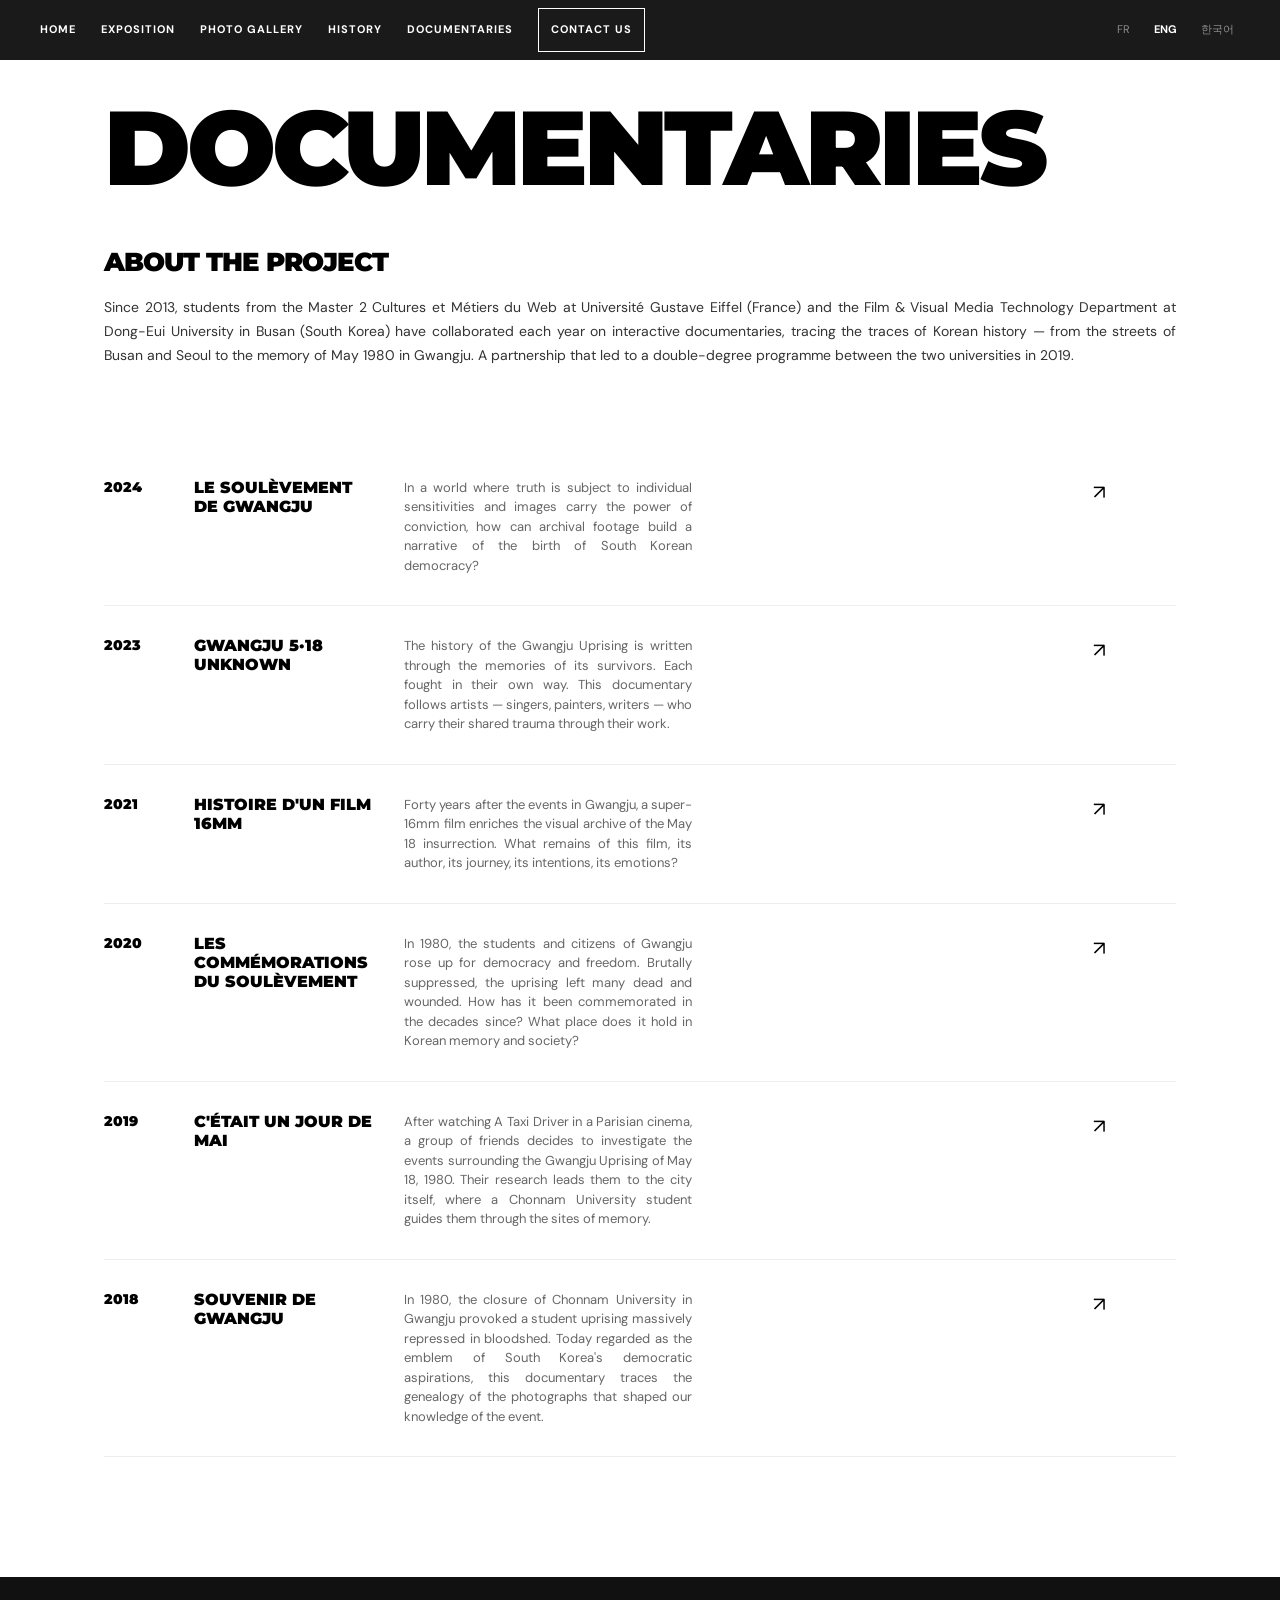
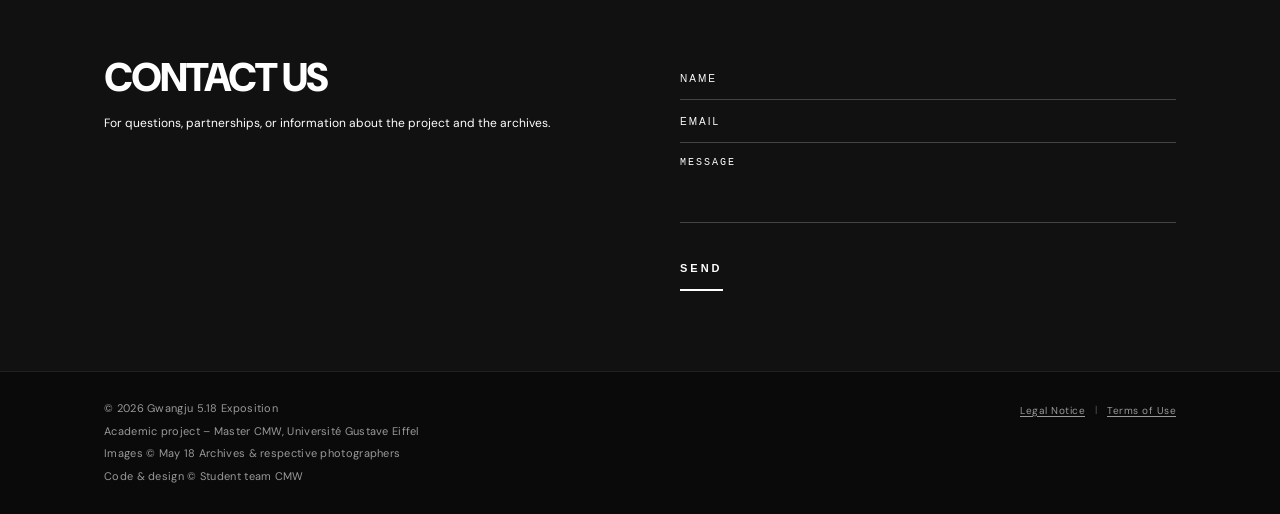
==== commit b930c699: "fixing for mobile" ====
--- a/documentaries.html
+++ b/documentaries.html
@@ -148,7 +148,7 @@
     
         @media (max-width: 860px) {
             .page-title-fit {
-                font-size: 11vw !important;
+                font-size: 9.5vw !important;
                 white-space: nowrap !important;
                 hyphens: none !important;
                 letter-spacing: -0.03em !important;
--- a/style.css
+++ b/style.css
@@ -58,11 +58,15 @@
 
 .lang-selector span {
   cursor: pointer;
-}
-
-.lang-selector .active {
-  border: 1px solid #fff;
-  padding: 0 4px;
+  padding: 2px 6px;
+  opacity: 0.5;
+  transition: opacity 0.2s;
+}
+
+.lang-selector span:hover,
+.lang-selector span.active {
+  opacity: 1;
+  font-weight: 700;
 }
 
  .container {
@@ -281,20 +285,23 @@
   position: relative; 
 }
 
-.expo-slider-track { 
-  display: flex; 
-  overflow-x: hidden; 
-  scroll-behavior: smooth; 
-  gap: 15px; 
-  padding: 10px 0; 
-}
-
-.expo-thumb { 
-  min-width: 250px; 
-  height: 180px; 
-  flex-shrink: 0; 
-  position: relative; 
-  cursor: pointer; 
+.expo-slider-track {
+  display: flex;
+  flex: 1;
+  min-width: 0;
+  overflow-x: hidden;
+  scroll-behavior: smooth;
+  gap: 15px;
+  padding: 10px 0;
+}
+
+.expo-thumb {
+  min-width: 250px;
+  height: 180px;
+  flex-shrink: 0;
+  position: relative;
+  cursor: pointer;
+  overflow: hidden;
 }
 
 .expo-thumb img { 
@@ -313,11 +320,12 @@
   font-size: 20px; 
 }
 
-.revue-header { 
-  display: flex; 
-  justify-content: space-between; 
-  border-bottom: 2px solid #000; 
-  padding-bottom: 10px; 
+.revue-header {
+  display: flex;
+  justify-content: space-between;
+  align-items: center;
+  border-bottom: 2px solid #000;
+  padding-bottom: 10px;
   margin-bottom: 40px;
 }
 
@@ -1703,4 +1711,258 @@
   .legal-modal-box {
     padding: 28px 20px;
   }
-}+}
+
+.revue-container { margin-bottom: 100px; }
+
+.download-btn {
+  font-size: 11px;
+  font-weight: bold;
+  text-transform: uppercase;
+  letter-spacing: 2px;
+  color: #000;
+  text-decoration: none;
+  border: 2px solid #000;
+  padding: 10px 22px;
+  transition: background 0.25s ease, color 0.25s ease;
+}
+.download-btn:hover {
+  background: #000;
+  color: #fff;
+}
+
+#revueViewport {
+  background: #1a1a1a;
+  padding: 40px 30px;
+  display: flex;
+  flex-direction: column;
+  align-items: center;
+  gap: 20px;
+}
+
+#uploadOverlay {
+  display: flex;
+  flex-direction: column;
+  align-items: center;
+  gap: 12px;
+  border: 1px dashed rgba(255,255,255,0.35);
+  padding: 36px 60px;
+  cursor: pointer;
+  color: rgba(255,255,255,0.55);
+  font-size: 11px;
+  letter-spacing: 2px;
+  text-transform: uppercase;
+}
+#uploadOverlay:hover { border-color: rgba(255,255,255,0.8); color: #fff; }
+#uploadOverlay input { display: none; }
+#uploadOverlay.hidden { display: none; }
+
+#loadingMsg {
+  color: rgba(255,255,255,0.5);
+  font-size: 11px;
+  letter-spacing: 3px;
+  text-transform: uppercase;
+  display: none;
+}
+#loadingMsg.visible { display: block; }
+
+#bookRow {
+  display: flex;
+  align-items: center;
+  gap: 24px;
+  width: 100%;
+  justify-content: center;
+}
+
+#btnPrev, #btnNext {
+  flex-shrink: 0;
+  width: 60px;
+  height: 60px;
+  background: rgba(255,255,255,0.12);
+  border: 2px solid rgba(255,255,255,0.7);
+  color: #fff;
+  font-size: 38px;
+  cursor: pointer;
+  display: flex;
+  align-items: center;
+  justify-content: center;
+  transition: background 0.15s;
+  padding: 0;
+  margin: 0;
+  outline: none;
+  font-family: inherit;
+}
+#btnPrev:hover, #btnNext:hover { background: rgba(255,255,255,0.28); }
+#btnPrev:disabled, #btnNext:disabled { opacity: 0.18; cursor: default; }
+
+#bookBox {
+  position: relative;
+  flex: 1;
+  max-width: 960px;
+  background: #555;
+  min-height: 120px;
+  box-shadow: 0 20px 60px rgba(0,0,0,0.7);
+  overflow: hidden;
+  perspective: 3000px;
+}
+
+#bookSpine {
+  position: absolute;
+  left: 50%; top: 0;
+  width: 2px; height: 100%;
+  transform: translateX(-50%);
+  background: rgba(0,0,0,0.15);
+  z-index: 5;
+  pointer-events: none;
+}
+
+#cvMain {
+  display: block;
+  width: 100%;
+  height: auto;
+}
+
+#bookPlaceholder {
+  position: absolute;
+  inset: 0;
+  display: flex;
+  align-items: center;
+  justify-content: center;
+  color: rgba(255,255,255,0.3);
+  font-size: 11px;
+  letter-spacing: 2px;
+  text-transform: uppercase;
+}
+
+#pageIndicator {
+  color: rgba(255,255,255,0.4);
+  font-size: 10px;
+  letter-spacing: 3px;
+  text-transform: uppercase;
+  min-height: 14px;
+}
+
+#progressBar {
+  width: 100%;
+  max-width: 960px;
+  height: 2px;
+  background: rgba(255,255,255,0.1);
+  display: none;
+}
+#progressBar.visible { display: block; }
+#progressFill {
+  height: 100%;
+  background: rgba(255,255,255,0.5);
+  width: 0%;
+  transition: width 0.2s;
+}
+
+.flip-panel {
+  position: absolute;
+  top: 0; bottom: 0;
+  width: 50%;
+  transform-style: preserve-3d;
+  z-index: 30;
+  pointer-events: none;
+}
+.flip-panel.fwd {
+  left: 50%;
+  transform-origin: left center;
+  animation: flipFwd 0.65s cubic-bezier(.645,.045,.355,1) forwards;
+}
+.flip-panel.bwd {
+  left: 0;
+  transform-origin: right center;
+  animation: flipBwd 0.65s cubic-bezier(.645,.045,.355,1) forwards;
+}
+.flip-face {
+  position: absolute;
+  inset: 0;
+  overflow: hidden;
+  backface-visibility: hidden;
+  -webkit-backface-visibility: hidden;
+  background: #fff;
+}
+.flip-face canvas { display: block; width: 100%; height: 100%; }
+.flip-face-back { transform: rotateY(180deg); }
+.flip-panel.fwd::after {
+  content: '';
+  position: absolute; inset: 0;
+  background: linear-gradient(to left, rgba(0,0,0,0.3), transparent 65%);
+  animation: shd 0.65s ease forwards;
+  pointer-events: none;
+}
+.flip-panel.bwd::after {
+  content: '';
+  position: absolute; inset: 0;
+  background: linear-gradient(to right, rgba(0,0,0,0.3), transparent 65%);
+  animation: shd 0.65s ease forwards;
+  pointer-events: none;
+}
+@keyframes flipFwd { 0%{transform:rotateY(0)} 100%{transform:rotateY(-180deg)} }
+@keyframes flipBwd { 0%{transform:rotateY(0)} 100%{transform:rotateY(180deg)} }
+@keyframes shd { 0%,100%{opacity:0} 45%{opacity:1} }
+
+.modal[style*="flex"] { display: flex; }
+
+#photoModal .close {
+  position: fixed;
+  top: 24px;
+  right: 32px;
+  color: #fff;
+  font-size: 32px;
+  cursor: pointer;
+  z-index: 10;
+  line-height: 1;
+}
+#photoModal .modal-wrapper {
+  display: flex;
+  flex-direction: column;
+  align-items: center;
+  max-width: calc(100vw - 160px);
+  max-height: 90vh;
+}
+#photoModal .modal-content {
+  max-width: 100%;
+  max-height: 80vh;
+  object-fit: contain;
+  display: block;
+}
+#photoModal .modal-footer {
+  width: 100%;
+  display: flex;
+  justify-content: space-between;
+  align-items: center;
+  padding: 12px 0 0;
+}
+#photoModal .description-text {
+  font-size: 11px;
+  color: rgba(255,255,255,0.7);
+  letter-spacing: 0.5px;
+  line-height: 1.5;
+  flex: 1;
+}
+#photoModal .modal-counter {
+  font-size: 10px;
+  color: rgba(255,255,255,0.4);
+  letter-spacing: 2px;
+  white-space: nowrap;
+  margin-left: 20px;
+}
+#photoModal .modal-nav {
+  position: fixed;
+  top: 50%;
+  transform: translateY(-50%);
+  background: none;
+  border: none;
+  color: #fff;
+  font-size: 48px;
+  cursor: pointer;
+  padding: 20px;
+  opacity: 0.6;
+  transition: opacity 0.2s;
+  z-index: 10;
+}
+#photoModal .modal-nav:hover { opacity: 1; }
+#photoModal .modal-prev { left: 16px; }
+#photoModal .modal-next { right: 16px; }
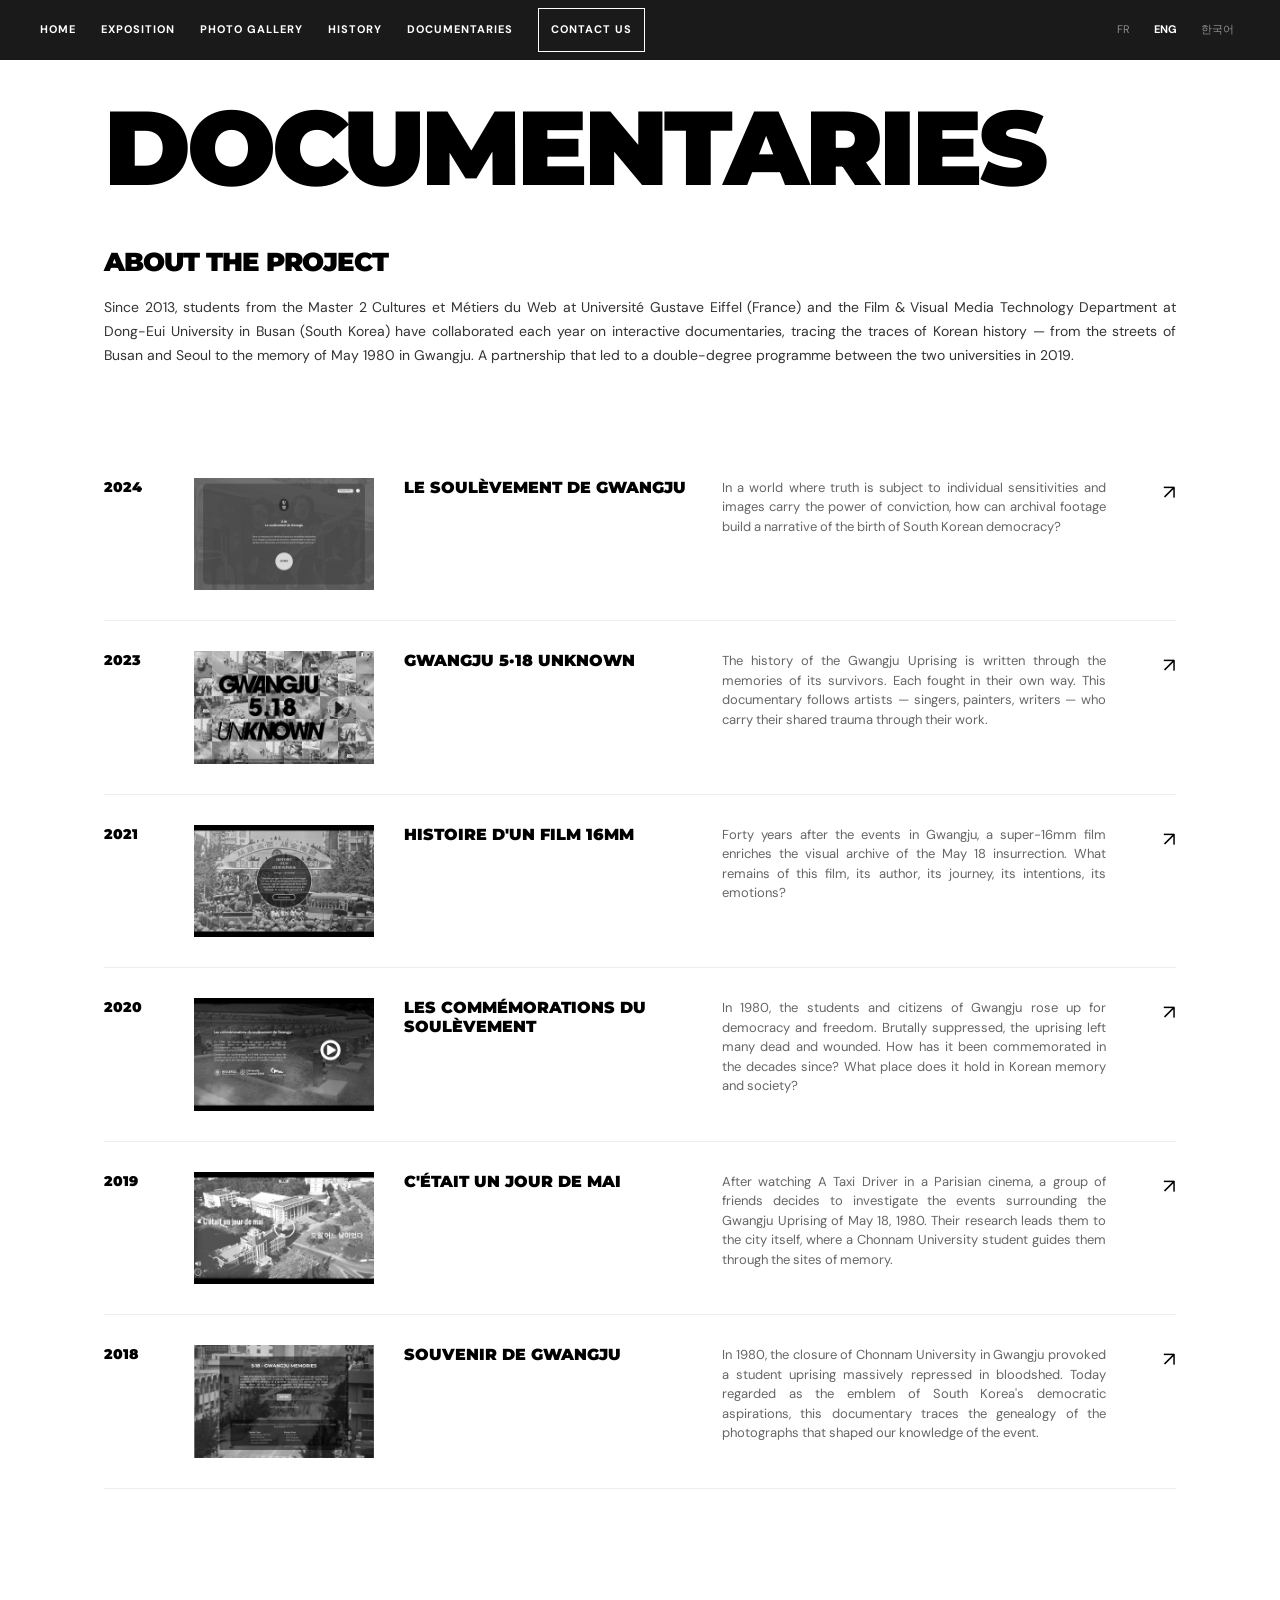
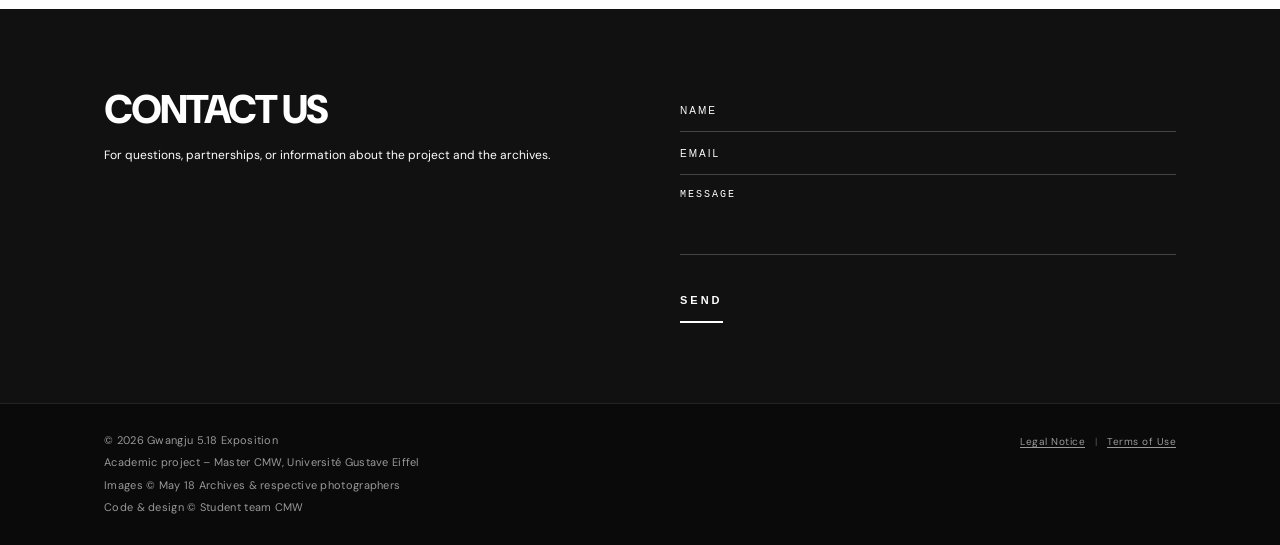
==== commit 82695e1f: "better loading avif test" ====
--- a/documentaries.html
+++ b/documentaries.html
@@ -172,7 +172,6 @@
                 position: relative;
             }
 
-            /* Year + arrow on same line */
             .doc-year {
                 font-size: 11px;
                 letter-spacing: 2px;
@@ -187,7 +186,6 @@
                 font-size: 18px;
             }
 
-            /* Full-width thumbnail matching text width exactly */
             .doc-thumb {
                 width: 100%;
                 max-width: 100%;
@@ -245,50 +243,50 @@
 
             <a class="doc-item" href="https://gwangju3.mastercmw.com/" target="_blank" rel="noopener" aria-label="Le Soulèvement de Gwangju, 2024 — opens in new tab">
                 <span class="doc-year">2024</span>
-                <img class="doc-thumb" src="https://api.microlink.io/?url=https://gwangju3.mastercmw.com/&screenshot=true&meta=false&embed=screenshot.url" alt="Screenshot of Le Soulèvement de Gwangju documentary website" onerror="this.style.display='none'">
+                <img class="doc-thumb" src="doc-thumbs/gwangju3-mastercmw-com.jpg" alt="Screenshot of Le Soulèvement de Gwangju documentary website" loading="lazy" decoding="async">
                 <span class="doc-title">Le Soulèvement de Gwangju</span>
                 <span class="doc-synopsis" data-i18n="doc_synopsis_2024">In a world where truth is subject to individual sensitivities and images carry the power of conviction, how can archival footage build a narrative of the birth of South Korean democracy?</span>
-                <span class="doc-link-arrow" aria-hidden="true">↗</span>
+                <span class="doc-link-arrow" aria-hidden="true">&#x2197;&#xFE0E;</span>
             </a>
 
             <a class="doc-item" href="https://traces2023.mastercmw.com/gwangju" target="_blank" rel="noopener" aria-label="Open documentary (opens in new tab)">
                 <span class="doc-year">2023</span>
-                <img class="doc-thumb" src="https://api.microlink.io/?url=https://traces2023.mastercmw.com/gwangju&screenshot=true&meta=false&embed=screenshot.url" alt="Screenshot of Gwangju 5·18 Unknown documentary website" onerror="this.style.display='none'">
+                <img class="doc-thumb" src="doc-thumbs/traces2023-mastercmw-com-gwangju.jpg" alt="Screenshot of Gwangju 5·18 Unknown documentary website" loading="lazy" decoding="async">
                 <span class="doc-title">Gwangju 5·18 Unknown</span>
                 <span class="doc-synopsis" data-i18n="doc_synopsis_2023">The history of the Gwangju Uprising is written through the memories of its survivors. Each fought in their own way. This documentary follows artists — singers, painters, writers — who carry their shared trauma through their work.</span>
-                <span class="doc-link-arrow" aria-hidden="true">↗</span>
+                <span class="doc-link-arrow" aria-hidden="true">&#x2197;&#xFE0E;</span>
             </a>
 
             <a class="doc-item" href="https://traces2021.mastercmw.com/GWANGJU" target="_blank" rel="noopener" aria-label="Open documentary (opens in new tab)">
                 <span class="doc-year">2021</span>
-                <img class="doc-thumb" src="https://api.microlink.io/?url=https://traces2021.mastercmw.com/GWANGJU&screenshot=true&meta=false&embed=screenshot.url" alt="Screenshot of Histoire d'un Film 16mm documentary website" onerror="this.style.display='none'">
+                <img class="doc-thumb" src="doc-thumbs/traces2021-mastercmw-com-GWANGJU.jpg" alt="Screenshot of Histoire d'un Film 16mm documentary website" loading="lazy" decoding="async">
                 <span class="doc-title">Histoire d'un Film 16mm</span>
                 <span class="doc-synopsis" data-i18n="doc_synopsis_2021">Forty years after the events in Gwangju, a super-16mm film enriches the visual archive of the May 18 insurrection. What remains of this film, its author, its journey, its intentions, its emotions?</span>
-                <span class="doc-link-arrow" aria-hidden="true">↗</span>
+                <span class="doc-link-arrow" aria-hidden="true">&#x2197;&#xFE0E;</span>
             </a>
 
             <a class="doc-item" href="https://traces2020.mastercmw.com/GWANGJU" target="_blank" rel="noopener" aria-label="Open documentary (opens in new tab)">
                 <span class="doc-year">2020</span>
-                <img class="doc-thumb" src="https://api.microlink.io/?url=https://traces2020.mastercmw.com/GWANGJU&screenshot=true&meta=false&embed=screenshot.url" alt="Screenshot of Les Commémorations documentary website" onerror="this.style.display='none'">
+                <img class="doc-thumb" src="doc-thumbs/traces2020-mastercmw-com-GWANGJU.jpg" alt="Screenshot of Les Commémorations documentary website" loading="lazy" decoding="async">
                 <span class="doc-title">Les Commémorations du Soulèvement</span>
                 <span class="doc-synopsis" data-i18n="doc_synopsis_2020">In 1980, the students and citizens of Gwangju rose up for democracy and freedom. Brutally suppressed, the uprising left many dead and wounded. How has it been commemorated in the decades since? What place does it hold in Korean memory and society?</span>
-                <span class="doc-link-arrow" aria-hidden="true">↗</span>
+                <span class="doc-link-arrow" aria-hidden="true">&#x2197;&#xFE0E;</span>
             </a>
 
             <a class="doc-item" href="https://gwangju2.webdocs2019.com/" target="_blank" rel="noopener" aria-label="C'était un jour de mai, 2019 — opens in new tab">
                 <span class="doc-year">2019</span>
-                <img class="doc-thumb" src="https://api.microlink.io/?url=https://gwangju2.webdocs2019.com/&screenshot=true&meta=false&embed=screenshot.url" alt="Screenshot of C'était un jour de mai documentary website" onerror="this.style.display='none'">
+                <img class="doc-thumb" src="doc-thumbs/gwangju2-webdocs2019-com.jpg" alt="Screenshot of C'était un jour de mai documentary website" loading="lazy" decoding="async">
                 <span class="doc-title">C'était un jour de mai</span>
                 <span class="doc-synopsis" data-i18n="doc_synopsis_2019">After watching A Taxi Driver in a Parisian cinema, a group of friends decides to investigate the events surrounding the Gwangju Uprising of May 18, 1980. Their research leads them to the city itself, where a Chonnam University student guides them through the sites of memory.</span>
-                <span class="doc-link-arrow" aria-hidden="true">↗</span>
+                <span class="doc-link-arrow" aria-hidden="true">&#x2197;&#xFE0E;</span>
             </a>
 
             <a class="doc-item" href="https://heritages.mastercmw.com/GWA" target="_blank" rel="noopener" aria-label="Open documentary (opens in new tab)">
                 <span class="doc-year">2018</span>
-                <img class="doc-thumb" src="https://api.microlink.io/?url=https://heritages.mastercmw.com/GWA&screenshot=true&meta=false&embed=screenshot.url" alt="Screenshot of Souvenir de Gwangju documentary website" onerror="this.style.display='none'">
+                <img class="doc-thumb" src="doc-thumbs/heritages-mastercmw-com-GWA.jpg" alt="Screenshot of Souvenir de Gwangju documentary website" loading="lazy" decoding="async">
                 <span class="doc-title">Souvenir de Gwangju</span>
                 <span class="doc-synopsis" data-i18n="doc_synopsis_2018">In 1980, the closure of Chonnam University in Gwangju provoked a student uprising massively repressed in bloodshed. Today regarded as the emblem of South Korea's democratic aspirations, this documentary traces the genealogy of the photographs that shaped our knowledge of the event.</span>
-                <span class="doc-link-arrow" aria-hidden="true">↗</span>
+                <span class="doc-link-arrow" aria-hidden="true">&#x2197;&#xFE0E;</span>
             </a>
 
         </div>
@@ -307,20 +305,20 @@
                 <button type="submit" class="btn-send" data-i18n="footer_send">SEND</button>
             </form>
             <script>
-            document.getElementById('contact-form').addEventListener('submit', function(e) {
+            (function(){
+              var form = document.getElementById('contact-form');
+              if (!form) return;
+              form.addEventListener('submit', function(e) {
                 e.preventDefault();
                 var name    = document.getElementById('f-name').value.trim();
-                var email   = document.getElementById('f-email').value.trim();
+                var replyTo = document.getElementById('f-email').value.trim();
                 var message = document.getElementById('f-message').value.trim();
-                if (!name && !email && !message) return;
-                var subject = encodeURIComponent('Contact – Gwangju 5.18' + (name ? ' | ' + name : ''));
-                var body    = encodeURIComponent(
-                    (name    ? 'Name: '    + name    + '\n' : '') +
-                    (email   ? 'Email: '   + email   + '\n' : '') +
-                    (message ? '\nMessage:\n' + message : '')
-                );
-                window.location.href = 'mailto:contact@gwangju518.fr?subject=' + subject + '&body=' + body;
-            });
+                if (!name || !replyTo || !message) return;
+                var subject = encodeURIComponent('Gwangju 5.18 — Message from ' + name);
+                var body    = encodeURIComponent('Name: ' + name + '\nEmail: ' + replyTo + '\n\nMessage:\n' + message);
+                window.location.href = 'mailto:darosapolinario@gmail.com?subject=' + subject + '&body=' + body;
+              });
+            })();
             </script>
         </div>
     </footer>
--- a/style.css
+++ b/style.css
@@ -289,13 +289,20 @@
   display: flex;
   flex: 1;
   min-width: 0;
-  overflow-x: hidden;
+  overflow-x: scroll;
   scroll-behavior: smooth;
   gap: 15px;
   padding: 10px 0;
+  scrollbar-width: none; /* Firefox */
+  -ms-overflow-style: none; /* IE/Edge */
+}
+
+.expo-slider-track::-webkit-scrollbar {
+  display: none; /* Chrome/Safari */
 }
 
 .expo-thumb {
+  width: 250px;
   min-width: 250px;
   height: 180px;
   flex-shrink: 0;
@@ -1155,9 +1162,7 @@
 }
 }
 
-/* ============================================================
- ACCESSIBILITY ENHANCEMENTS
- ============================================================ */
+/* ACCESSIBILITY ENHANCEMENTS */
 
 /* ── Focus visible – clear outline for keyboard users ── */
 :focus-visible {
@@ -1213,7 +1218,7 @@
 text-decoration: underline;
 }
 
-/* ── Read more link – visible underline ── */
+/* ── Read more link ── */
 .read-more {
 text-underline-offset: 4px;
 }
@@ -1292,20 +1297,19 @@
 }
 }
 
-/* ── Exposition page intro subtitle alignment ── */
+/* ── Exposition page ── */
 .exposition-intro {
   text-align: left !important;
   margin-left: 0 !important;
   max-width: none !important;
 }
 
-/* ── Exposition page: align title left edge with subtitle (compensate letter-spacing) ── */
 .exposition-page .page-title,
 body.exposition .page-title {
   margin-left: -5px;
 }
 
-/* ── Index hero subtitle — equidistant between title and intro ── */
+/* ── Index hero subtitle  ── */
 .main-subtitle {
   text-align: left;
   margin-top: 16px;
@@ -1336,10 +1340,7 @@
   .see-photos-btn { font-size: 9px; padding: 8px 14px; }
   .main-subtitle { margin-top: 12px; margin-bottom: 12px; }
 }
-/* ============================================================
-   GALLERY PAGE — gallery.html specific styles
-   ============================================================ */
-
+/* gallery.html specific styles */
 /* ── Section layout ── */
 .gallery-section {
   margin-bottom: 64px;
@@ -1368,6 +1369,10 @@
   text-underline-offset: 4px;
   color: #000;
   margin-bottom: 28px;
+  transition: opacity .2s;
+}
+.gallery-readmore:hover {
+  opacity: .6;
 }
 
 .section-label {
